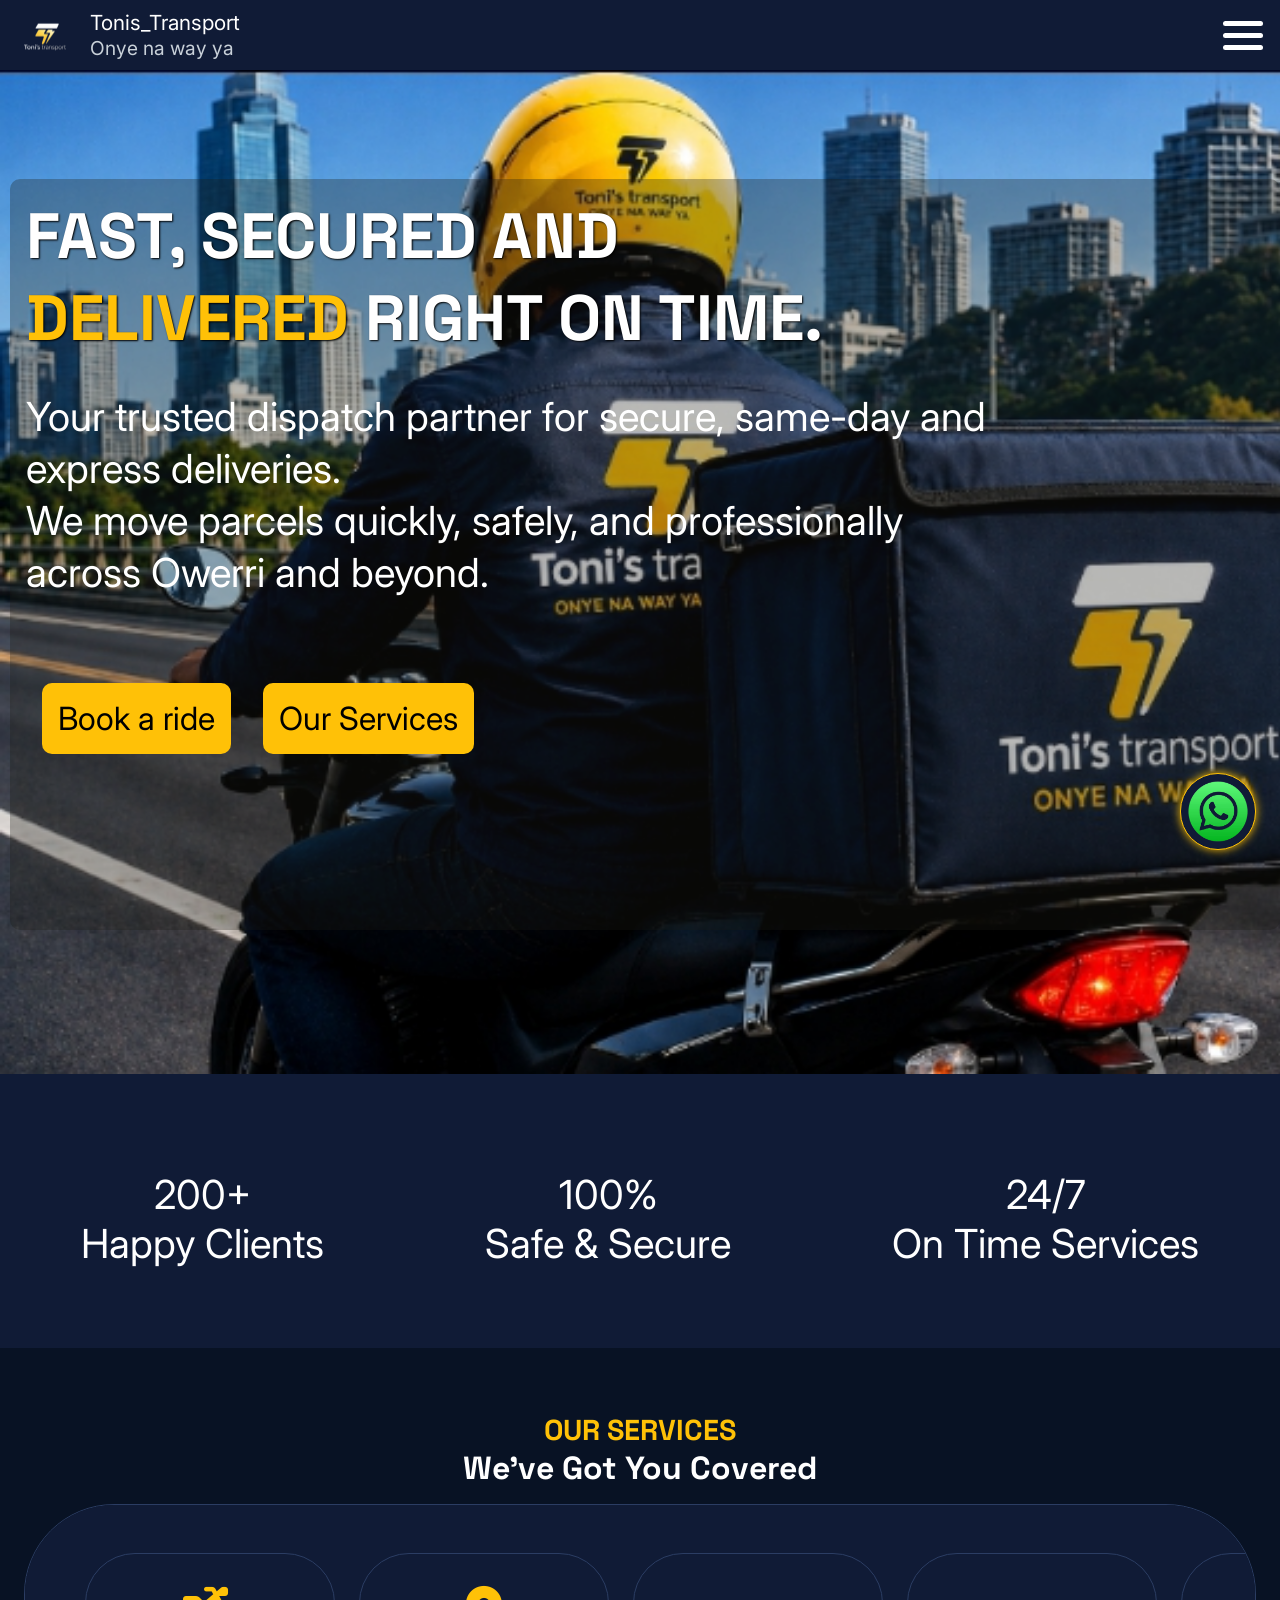
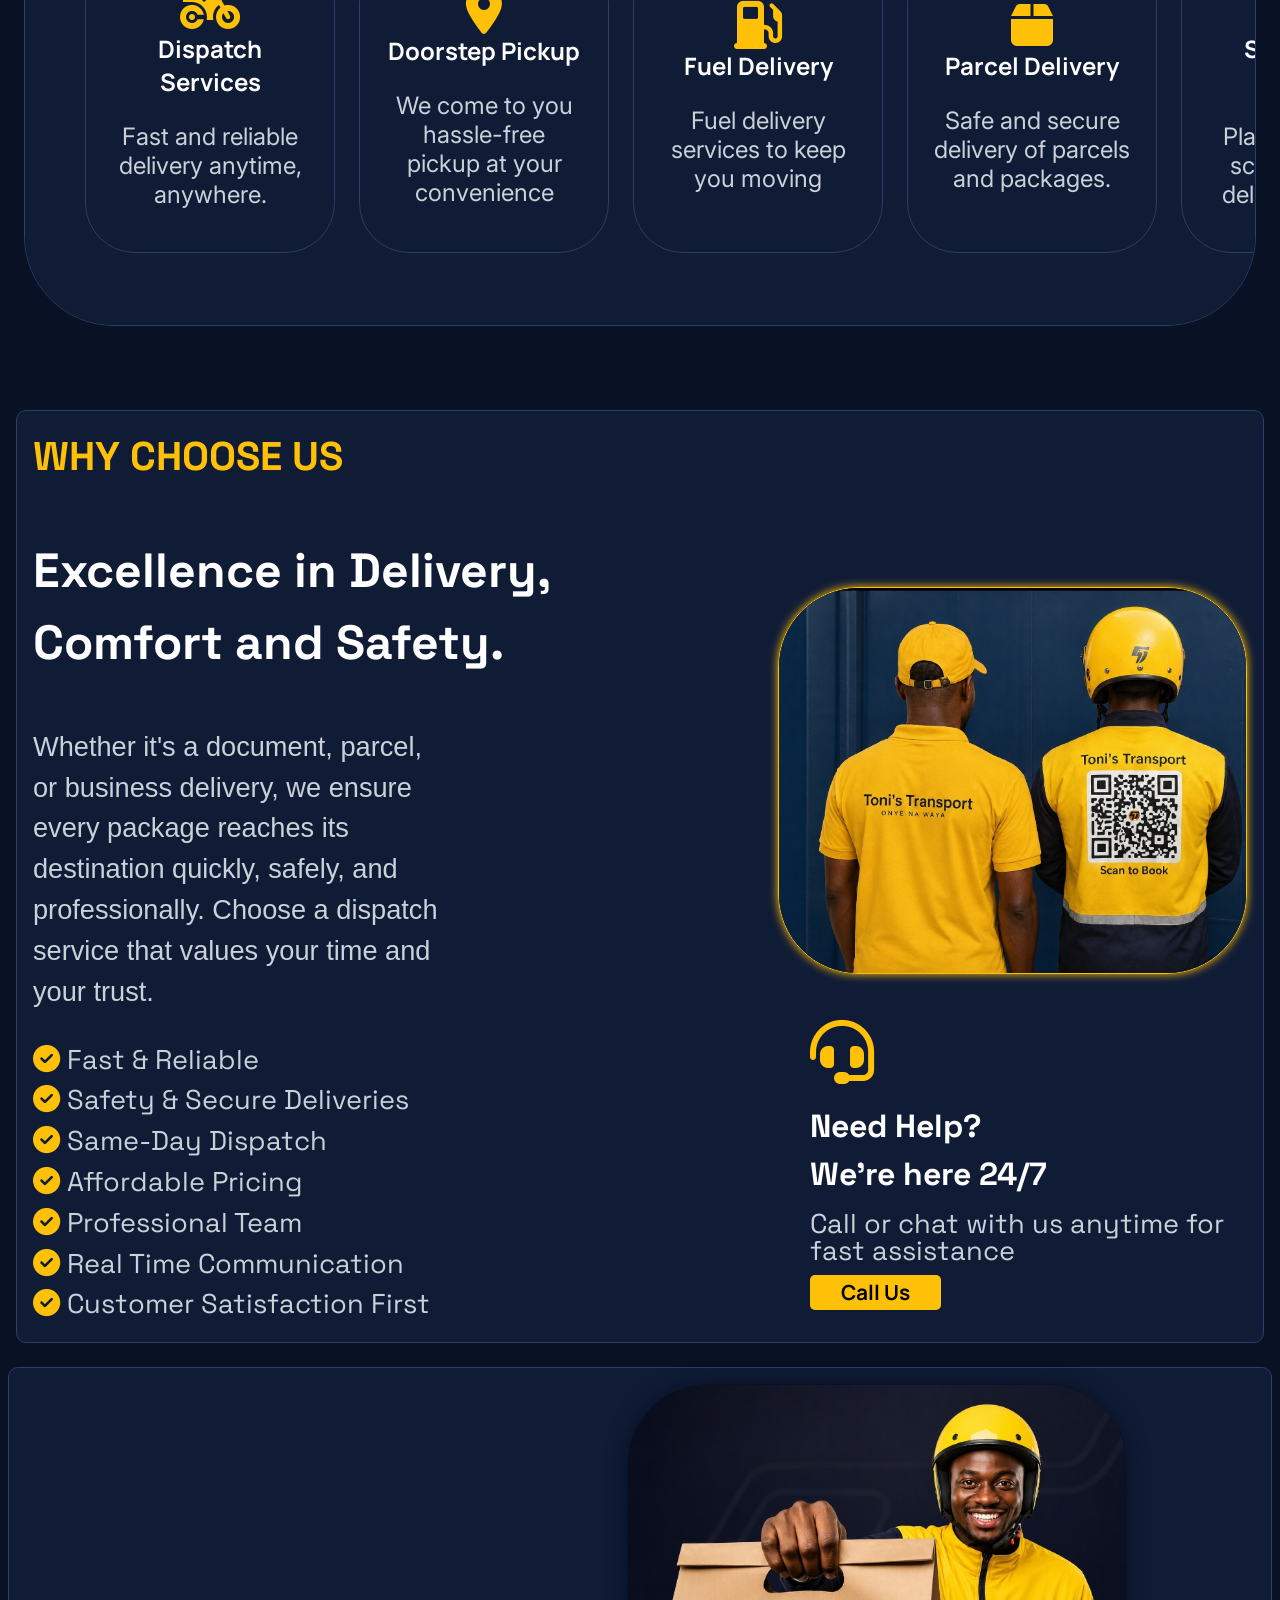
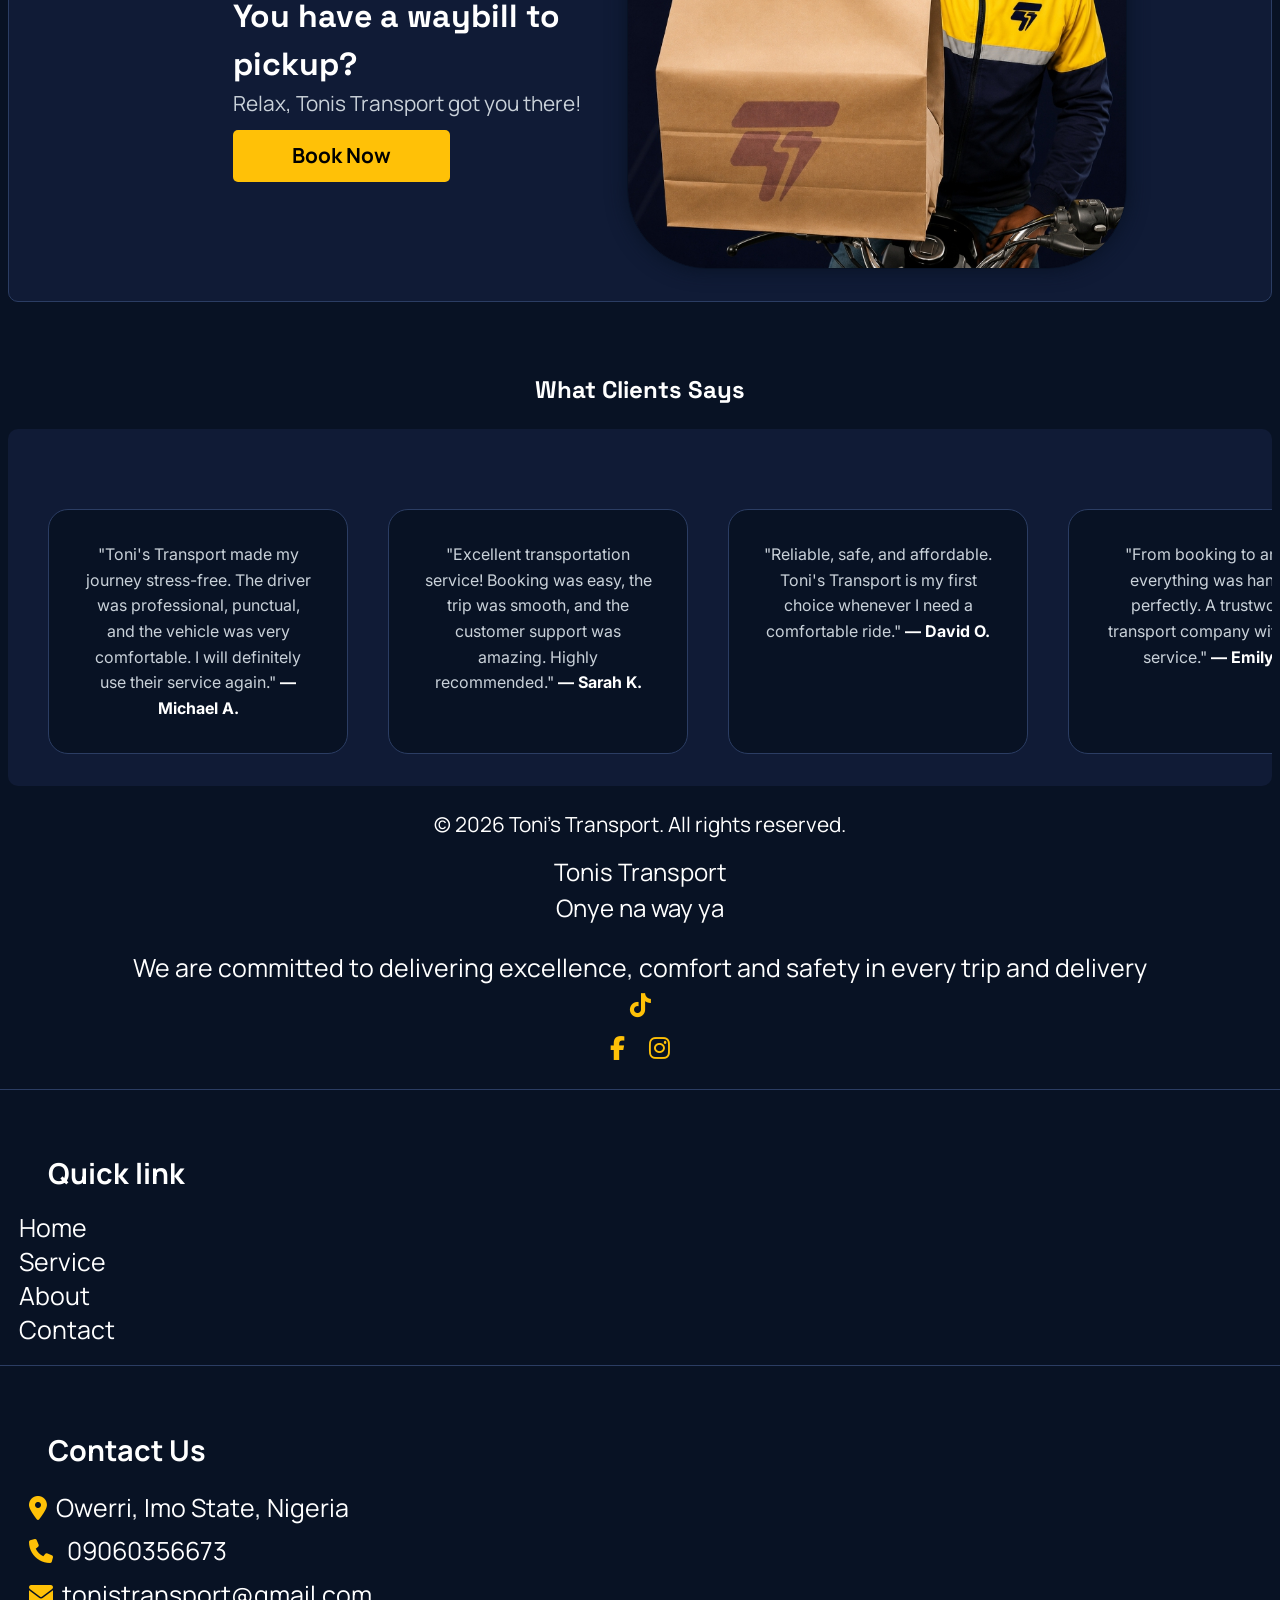
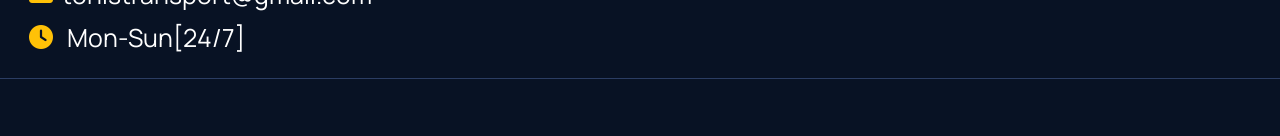
==== index.html @ 033ab815 "enhanced screen layout" ====
<!DOCTYPE html>
<html lang="en">
<head>
  <meta charset="UTF-8">
  <meta name="viewport" content="width=device-width, initial-scale=1.0">
  <meta name="Author" content="Dominic">
  <meta name="description" content="Tonis Transport Website">
  <link rel="stylesheet" href="https://cdnjs.cloudflare.com/ajax/libs/font-awesome/6.5.2/css/all.min.css">
<link rel="stylesheet" href="https://fonts.googleapis.com/css2?family=Inter:wght@400;500;600&family=Manrope:wght@400;500;600;700&family=Space+Grotesk:wght@400;500;600;700&display=swap">
  <link rel="stylesheet" href="css/style.css">
  <title>Toni's Transport.ng</title>
</head>
<body>
      <header>
        <section class="section">
          <div class="section-left">
          <figure>
            <img src="img/Logo.jpg" alt="tonis logo" width="90" height="90" loading="lazy">
          </figure>

          <p class="h1">Tonis_Transport<br><span class="small-hd"> Onye na way ya</span>
          </p>
           </div>
        <button class="main-button" aria-label="open navigation menu">
      <div class="button-icon"></div>
          </button>
        </section>
      <nav>
  <ul>
  <li><a href="#home">Home</a></li>
  <li><a href="#service">Our Services</a></li>
  <li><a href="about.html">About Us</a></li>
  <li><a href="#Contact">Contact</a></li>
  </ul>
      </nav>
    </header>
  <main id="home">
    <section class="hero">
<div class="herocontent">
<h1>
  FAST, SECURED AND <span class="primary">DELIVERED</span> RIGHT ON TIME.
</h1>
<p>
  Your trusted dispatch partner for secure, same-day and express deliveries. <br>We move parcels quickly, safely, and professionally across Owerri and beyond.
</p>

<div class="cta">
    <p>
    <a href="#book">Book a ride</a>
    </p>
    
     <p>
    <a href="#service">Our Services</a>
    </p>
</div>
</div>
</section>

<section class="detail">
<div class="div">
  <p>200+<br>Happy Clients</p>
  <p>100%<br>Safe & Secure</p>
  <p>24/7<br>On Time Services</p>
</div>
</section>

<article id="service">
      <span class="maincover">
  <p>OUR SERVICES</p>
  <h2>We've Got You Covered</h2>
  </span>
<section class="service">
  <a href="#book">
  <div>
    <i class="fa-solid fa-motorcycle"  aria-hidden="true"></i>
    <p>Dispatch Services</p>
    <p class="p">Fast and reliable delivery anytime, anywhere.</p>
  </div>
  </a>
  
      <a href="#book">
  <div>
    <i class="fa-solid fa-location-dot" aria-hidden="true"></i>
    <p>Doorstep Pickup</p>
    <p class="p">We come to you hassle-free pickup at your convenience</p>
  </div>
  </a>
  
    <a href="#book">
  <div>
     <i class="fa-solid fa-gas-pump"  aria-hidden="true"></i>
    <p>Fuel Delivery</p>
    <p class="p">Fuel delivery services to keep you moving</p>
  </div>
  </a>
  
    <a href="#book">
  <div>
    <i class="fa-solid fa-box"  aria-hidden="true"></i>
    <p>Parcel Delivery</p>
    <p class="p">Safe and secure delivery of parcels and packages.</p>
  </div>
  </a>
  
    <a href="#book">
  <div>
  <i class="fa-solid fa-calendar-check" aria-hidden="true"></i>
    <p>Scheduled Delivery</p>
    <p class="p">Plan ahead and schedule your deliveries easily</p>
  </div>
  </a>
  
    <a href="#book">
  <div>
        <i class="fa-solid fa-warehouse"  aria-hidden="true"></i>
    <p>Items Storage & Delivery</p>
    <p class="p">We help you store, manage, and deliver your items efficiently.</p>
  </div>
  </a>
  
    <a href="#book">
  <div>
        <i class="fa-solid fa-car"  aria-hidden="true"></i>
    <p>Pickups & Dropoffs</p>
    <p class="p">Easy Pickup and Dropoff services around the town and beyond.</p>
  </div>
  </a>
  
    <a href="#book">
  <div>
     <i class="fa-solid fa-cart-shopping"  aria-hidden="true"></i>
    <p>
      Groceries Delivery
    </p>
    <p class="p">Fresh groceries delivered to your doorstep.</p>
  </div>
  </a>
  
    <a href="#book">
  <div>
   <i class="fa-solid fa-prescription-bottle-medical"  aria-hidden="true"></i>
    <p>Pharmacy Delivery</p>
    <p class="p">Safe and timely delivery of medicines.</p>
  </div>
  </a>
  
    <a href="#book">
  <div>
    <i class="fa-solid fa-burger"  aria-hidden="true"></i>
    <p>Food Delivery</p>
    <p class="p">Fast delivery for meals and groceries from your favorite spots.</p>
  </div>
  </a>

  <a href="#book">
  <div>
        <i class="fa-solid fa-clock"  aria-hidden="true"></i>
    <p>Same Day Delivery</p>
    <p class="p">Get your items delivered the same day.</p>
</div>
</a>

  <a href="#book">
  <div>
    <i class="fa-solid fa-truck-fast"  aria-hidden="true"></i>
    <p>Urgent Delivery</p>
    <p class="p">Priority delivery of time sensitive items.</p>
    </div>
    </a>
    
     <a href="#call">
    <div class="last-child">
       <p>Need another service?<br>
Contact us today</p><i class="fa-solid fa-circle-arrow-right"  aria-hidden="true"></i>
</div>
</a>
</section>
</article>

<article id="why">
<section class="whyus">
  <div>
    <h3>WHY CHOOSE US</h3>
    <P class="whyush2">
      Excellence in Delivery, Comfort and Safety.
    </P>
    
    <p class="whyus-details">
      Whether it's a document, parcel, or business delivery, we ensure every package reaches its destination quickly, safely, and professionally. Choose a dispatch service that values your time and your trust.
    </p>
    
    <span class="span">
    <p><i class="fa-solid fa-circle-check"  aria-hidden="true"></i>
    Fast & Reliable</p>
    
    <p><i class="fa-solid fa-circle-check"  aria-hidden="true"></i>
      Safety & Secure Deliveries</p>
       <p><i class="fa-solid fa-circle-check"  aria-hidden="true"></i>
    Same-Day Dispatch</p>
    
    <p><i class="fa-solid fa-circle-check"  aria-hidden="true"></i>
     Affordable Pricing</p>
    <p><i class="fa-solid fa-circle-check"  aria-hidden="true"></i>
  Professional Team</p>
    <p><i class="fa-solid fa-circle-check"  aria-hidden="true"></i>
    Real Time Communication</p>
    <p><i class="fa-solid fa-circle-check"  aria-hidden="true"></i>
    Customer Satisfaction First</p>
  </div>
  
  <div class="grid">
  <div class="img">
    <figure class="container">
      <img src="img/Workers.jpg" alt="workers" width="500" height="500" loading="lazy">
    </figure>
  </div>
  
  <div class="help" id="call">
    <span class="headset">
    <i class="fa-solid fa-headset"></i>
    </span>
    <p class="bold">Need Help?<br>We're here 24/7</p>
    <p class="call">Call or chat with us anytime for fast assistance</p>
    <p class="book">
      <a href="tel:+2349060356673">Call Us</a>
    </p>
    
        <p class="logo">
  <a href="https://wa.me/2349129868242?text=Hello%2C%20I%20want%20to%20make%20inquiries%20about%20your%20services." target="_blank">
  <img alt="WhatsApp logo" src="img/WhatsApp logo.jpg" width="45" height="15">
  </a>
    </p>
    </div>
  </div>
</section>
</article>

<article id="book">
<section class="card">
  <div class="order">
    <figure>
  <img src="img/Packguy.jpg" alt="Dispatch rider carrying a package" width="500" height="500"  loading="lazy">
    </figure>
    
    <div class="flex">
    <p class="cardhd">You have a waybill to pickup?</p>
    <p>Relax, Tonis Transport got you there!</p>
    <p class="book">
<a href="https://wa.me/2349129868242?text=Hello%2C%20I%20would%20like%20to%20book%20one%20of%20your%20services." target="_blank">
  Book Now
</a>
    </p>
  </div>
  </div>
</section>
</article>

<article>
  <h4>What Clients Says</h4>
  <section class="client">
    <div class="div">
      <p>
"Toni's Transport made my journey stress-free. The driver was professional, punctual, and the vehicle was very comfortable. I will definitely use their service again."<span class="Cl"> — Michael A.</span>
</p>
</div>

<div class="div">
    <p>
"Excellent transportation service! Booking was easy, the trip was smooth, and the customer support was amazing. Highly recommended."<span class="Cl"> — Sarah K.</span>
</p>
</div>

<div class="div">
  <p>
"Reliable, safe, and affordable. Toni's Transport is my first choice whenever I need a comfortable ride."<span class="Cl"> — David O.</span>
</p>
</div>

<div class="div">
   <p>
"From booking to arrival, everything was handled perfectly. A trustworthy transport company with great service." <span class="Cl"> — Emily R.</span>
</p>
</div>
</section>
</article>

  </main>
  <footer class="footer">
    <div>
      <p class="toni">Tonis Transport<br>Onye na way ya</p>
      <p>We are committed to delivering excellence, comfort and safety in every trip and delivery </p>
      
          <span class="icons">
 <a href="https://vm.tiktok.com/ZS9MwNEunoM95-ljwgj/@tonis_transport"  target="_blank">
   <i class="fa-brands fa-tiktok"  aria-hidden="true"></i>
</a>

<i class="fa-brands fa-facebook-f"  aria-hidden="true"></i>
<i class="fa-brands fa-instagram"  aria-hidden="true"></i>
    </span>
    </div>
    
    <div class="footer-link">
      <h5 class="quick">Quick link</h5>
          <p>
            <a href="#home">Home</a></p>
          <p>
          <a href="#service">Service</a>
          </p>
          <p>About</p>
          <p>
           <a href="#Contact">Contact</a>
            </p>
    </div>

    <div class="u" id="Contact">
      <h5>Contact Us</h5>
      
    <p><i class="fa-solid fa-location-dot"  aria-hidden="true"></i>Owerri, Imo State, Nigeria</p>
    
      <p><i class="fa-solid fa-phone"  aria-hidden="true"></i>
      09060356673</p>
      <p>
    <a href="mailto:tonistransport@gmail.com">
  <i class="fa-solid fa-envelope" ></i>tonistransport@gmail.com
  </a></p>
    
      <p> <i class="fa-solid fa-clock" aria-hidden="true"></i> Mon-Sun[24/7]</p>
    </div>
    
      <div class="Right">
     <p> © 2026 Toni's Transport. All rights reserved.</p>  
      </div>
  </footer>
</body>
</html>
---- css/style.css ----
*{  
  padding: 0;  
  margin: 0;  
  box-sizing: border-box;  
} 

html{
scroll-behavior: smooth;
}

:root{
--background: #081224;    
--card-bg: #101B36;       
--card-hover: #162547;
--primary: #FFC107;   
--primary-hover: #FFD54F;  
--white: #FFFFFF;         
--text-gray: #C9D1D9;   
--border: #2B3D63;  
--black:hsl(60.3,0%,0%);
}

body{
font-family: "Inter", sans-serif;
background: var(--background);
font-size: 1em;
color: var(--white);
}

header,nav,main,footer{
display: grid;
grid-template-columns: 100%;
}

:is(header:hover,header:focus-within) .button-icon{
background: transparent;
transform: rotate(720deg);
}

:is(header:hover,header:focus-within) .button-icon::before{
transform: translateX(-20px) rotate(45deg);
}

:is(header:hover,header:focus-within) .button-icon::after{
transform: translateX(-20px) rotate(-45deg);
}

:is(header:hover,header:focus-within) nav{
display: block;
}

header{
background: var(--card-bg);
}

.section{
display: flex;
flex-flow: row no wrap;
justify-content: space-between;
align-items: center;
height: 70px;
}

.section-left{
  display: flex;
  justify-content: flex-start;
  flex-direction: row;
}

.section img{
    display: block;
  max-width: 100%;
  height: auto;
}

.section .h1{
font-size: 1rem;
color: var(--white);
margin: auto;
}

.section .small-hd{
color: var(--text-gray);
font-size: 0.8rem;
}

.main-button{
display: flex;
justify-content: center;
align-items: center;
border: none;
background: transparent;
margin-right: 1em;
width: 48px;
height: 48px;
position: relative;
}

.button-icon,
.button-icon::before,
.button-icon::after{
position: absolute;
width: 40px;
height: 5px;
background: var(--white);
border-radius: 5px ;
transition: all 0.5s;
}

.button-icon::before,
.button-icon::after{
content: "";
}

.button-icon::before{
transform: translate(-20px,-12px);
}

.button-icon::after{
transform: translate(-20px ,12px);
}

nav{
display: none;
background: var(--card-bg);
transform-origin: top center;
animation: show-menu ease-in-out forwards;
}

@keyframes show-menu{
0%{
transform: scaleY(0);
}

88%{
transform: scaleY(1.2);
}

100%{
transform: scaleY(1);
}
}

nav a{
display: block;
text-decoration: none;
color: var(--white);
-webkit-tap-highlight-color:transparent;
}

nav ul{
list-style: none;
text-align: center;
}

nav li{
padding: 1em;
list-style: none;
text-decoration: none;
border-top: 1px solid var(--background);
}

nav a:any-link{
color: var(--white);
}

nav li:hover,
nav li:focus{
transform: scale(0.9);
}

.hero{
display: flex;
flex-direction: column;
place-content: center;
min-height: 100vh;
padding-left: 0.6em;
background-image: url('../img/home.jpg');
background-repeat: no-repeat;
background-size: cover;
text-shadow: 1px 1px 2px var(--black);
background-color: var(--background);
}

h1{
font-family:"Space Grotesk", sans-serif;
font-weight: 700;
}

.hero p{
font-family: "inter",sans-serif;
font-weight: 400;
}

.primary{
  color: var(--primary);
}

h1,
.hero p{
margin-bottom: 0.5em;
}

.herocontent p:not(.cta p){
  font-size: 1rem;
  line-height: 1.3;
}

.herocontent p{
flex-wrap: no-wrap;
}

.cta a{
display: block;
text-decoration: none;
color: black;
-webkit-tap-highlight-color:transparent;
}

.cta{
font-family:"Manrope" ;
font-weight: 700;
display: flex;
}

.cta p{
border: 1px;
border-radius: 5px;
background: var(--primary);
text-shadow: none;
padding: 0.5em;
margin: 2em 0.5em 0em 0.5em;
}

.cta p:hover{
transform: scale(0.9);
background: var(--primary-hover);
transition-duration: 0.3s;
}

.detail{
font-family: "Inter","Space Grotesk";
padding-bottom: 2.5em;
background: var(--card-bg);
margin-bottom: 2em;
}

.div{
display: flex;
justify-content: space-evenly;
gap: 3em;
margin: 3em 0.5em 0em 0.5em;
}

.div p{
text-align: center;
}

.service a{
-webkit-tap-highlight-color: transparent;
text-decoration: none;
color: var(--text-gray);
}

.service{
display: flex;
background: var(--card-bg);
border-radius: 5px;
border: 0.5px solid var(--border);
padding: 2em;
margin: 0em 0.5em 1.5em 0.5em;
overflow-x: auto;
scroll-behavior: smooth;
}

.service div .last-child{
  display: flex;
  flex-direction: row;
  align-items: center;
  padding: 10em;
}

.service div:hover{
border: 1px solid var(--primary);
box-shadow: 0px 0px 4px var(--primary);
transform: rotateX(360deg);
transition-duration: 1s;
}

.service::-webkit-scrollbar{
display: none;
}

.service div{
place-content:center;
border: 0.5px solid var(--border);
border-radius: 20px;
gap: 5em;
padding: 1em;
margin: 0em 0.5em 1em 0.5em;
width: 250px;
height: 250px;
animation: rotate 3s linear 3;
}

@keyframes rotate{
  0%{
    transform: translateX(0);
  }
  
  50%{
    transform: translateX(-50%);
  }
  
  100%{
    transform: translateX(0);
  }
}

.service div p{
text-align: center;
}

.service div p:not(.p){
font-family: "Manrope",sans-serif;
color: var(--white);
font-weight: 700;
}

.service .p {
font-weight: "Inter",sans-serif;
font-weight: 400;
padding-top: 1em;
}

.service i{
display: flex;
justify-content: center;
font-size: 2em;
color: var(--primary);
}

.maincover{
font-family: "Space Grotesk",sans-serif;
font-weight: 700;
display: flex;
align-items: center;
flex-direction: column;
margin-bottom: 0.5em;
}

.maincover p:not(h2){
font-size: 0.7rem;
color: var(--primary);
}

h2{
font-size: 1.5rem;
font-weight: bold;
}

h3,
.whyush2,
.bold{
font-family:"Space Grotesk", sans-serif;
font-weight:700;
}

.whyus img{
display: block;
max-width: 100%;
height: auto;
border-radius: 40px;
}

.whyus{
background: var(--card-bg);
border-radius: 10px;
margin: 3em 0.5em 1.5em 0.5em;
border: 0.5px solid var(--border);
}

.whyus .headset{
font-size: 3rem;
color: var(--primary);
}

.whyus div i:first-child{
color: var(--primary);
}

.whyush2{
font-size: 1.2em;
font-weight: 700;
margin: 1em 0em 1em 0em;
}

.whyus div:not(.img,.help){
padding: 1em;
}

.whyus div{
line-height: 1.5;
}

.whyus .help{
padding-top: 2em;
}

.whyus-details{
  font-family:sans-serif;
  font-size: 1rem;
  color: var(--text-gray);
  margin-bottom: 1em;
}

h3{
font-size: 1.2em;
color: var(--primary);
}

.span{
color: var(--text-gray);
}

.call{
font-size: 1em;
color: var(--text-gray);
}

.card{
background: var(--card-bg);
border-radius: 10px;
margin: 0em 0.5em 1.5em 0.5em;
padding: 1em;
border: 0.5px solid var(--border);
line-height: 1.5;
}

.card img {
margin-bottom: 1em;
display: block;
max-width: 100%;
height: auto;
border-radius: 40px;
}

.card .cardhd{
font-family:"Space Grotesk";
font-weight: 700;
color: var(--white);
}

.card div p:not(.cardhd,book){
color: var(--text-gray);
}

.logo img{
  display: block;
  border: 2px solid var(--primary);
  background: var(--card-bg);
  max-width: 100px;
  height: auto;
  margin:0em 0.5em 0em 17em;
}

.book a{
text-decoration: none;
-webkit-tap-highlight-color:transparent;
color: var(--black);
}

.book{
font-family:"Manrope" ;
font-weight: 700;
border: 0.5px;
border-radius: 5px;
background: var(--primary);
padding: 0.5em;
margin-top: 0.5em;
width: 30%;
text-align: center;
}

.book:hover{
background: var(--primary-hover);
transform: scale(0.9);
transition-duration: 0.3s;
}

h4{
 font-family: "Space Grotesk",sans-serif;
font-size: 1.5rem;
font-weight: bold;
display: flex;
align-items: center;
flex-direction: column;
margin-bottom: 0.5em;
margin-top: 2em;
}

.client{
    display: flex;
    gap: 1.5rem;
    overflow-x: auto;
    padding: 2rem;
    margin: 1.5rem 0.5rem;
    background: var(--card-bg);
    border: none;
    border-radius: 10px;
    scroll-behavior: smooth;
}

.client::-webkit-scrollbar{
    display: none;
}

.client .div{
    flex: 0 0 300px;
    border: 1px solid var(--border);
    border-radius: 20px;
    padding: 2rem;
    background: var(--background);
    animation: scroll 3s linear infinite;
}

.client .div p{
    color: var(--text-gray);
    line-height: 1.6;
}

.Cl{
    color: var(--white);
    font-weight: bold;
}

@keyframes scroll{
    0%{
        transform: translateX(0);
    }

    50%{
        transform: translateX(-100px);
    }

    100%{
        transform: translateX(0);
    }
}

.footer{
font-family: "Manrope",sans-serif;
font-size: 0.8rem;
gap: 1em;
}

.toni{
padding: 1em;
line-height: 1.5em;
}

.footer i{
color: var(--primary);
font-size: 1rem;
padding: 0.5em;
}

i:hover{
color: var(--primary-hover);
}

h5{
font-size: 0.8rem;
}

.footer div{
border-bottom: 0.5px solid var(--border);
padding: 1em;
}

.footer div:first-child{
text-align: center;
padding: 1em;
}

.footer a:any-link{
  display: block;
  text-decoration: none;
  color: var(--white);
}

.footer a:hover{
  color: var(--primary);
  text-decoration: underline;
}

.footer  a:any-link{
  color: var(--white);
}

.footer div:nth-child(3),
h5{
line-height: 1.5;
}

.footer div:last-child {
  display: flex;
  justify-content: center;
  align-items: center;
  font-size: 0.8rem;
  position: sticky;
  bottom: 0;
  border-bottom: none;
  padding: 1em;
  color: var(--white);
  background: var(--background);
  padding: 0;
}

/* Tablets */
@media (min-width: 768px) {
.section {
 .h1:not(.small-hd){
font-size: 1rem;
color: var(--white);
}

 .small-hd{
font-size: 1rem;
color: var(--text-gray);
}
}

nav li{
font-size: 1.5rem;
}

.hero{
min-height: 1000px;
background-image: url('../img/home.jpg');
background-size: cover;
object-fit: cover;

.herocontent{  
 background: hsla(60.3,14.5%,9.2%,0.305);  
  border-radius: 10px;  
  padding: 1em;  
  margin: 6.8em 0em 0.5em;
}  
  
  h1{  
  font-size: 3rem;  
}  
  
  p:not(.cta p){  
  font-size: 1.3rem;  
  text-shadow: none;  
  color: var(--white);  
  width: 40ch; 
}  
  
 .cta p{  
  font-size: 1.3rem;  
  text-shadow: none;  
}  
   }

.detail{
font-family: "Inter","Space Grotesk";
font-size: 2em;
}

.maincover p:not(h2){
font-size: 1.5rem;
}

h2{
font-size: 2em;
}

.service{
font-size: 1.5em;

  .p{
font-size: 1.2rem;
}

 div{
border-radius: 50px;
height: 300px;
}

  div:hover{
background: none;
border: 1.5px solid var(--primary);
box-shadow: 0px 0px 6px var(--primary);
}

  div:nth-child(6){
padding-bottom: 1.5em;
}

  div:nth-child(7){
padding-bottom: 1.5em;
}

 div:nth-child(10){
padding-bottom: 1.5em;
}

 div:nth-child(11){
padding-bottom: 1.5em;
}

  div:nth-child(12){
padding-bottom: 1.5em;
}

  div:last-child{
padding-bottom: 1.5em;
}
}

.whyus{
font-family: "Space Grotesk",sans-serif;
margin-right: 1em;
margin-left:1em ;

  h3{
font-size: 2.5em;
}

  .whyush2,
.headset{
font-size: 3em;
}

  p{
font-size: 1.5em;
}

  .whyus img{
display: block;
border-radius: 10px;
max-width: 100%;
height: auto;
}

  .whyus-details{
  width: 27ch;
}

  .grid{
display: block;
justify-content: center;
align-items: center;
flex-direction: row;
}

  .help{
padding-left: 2em;
padding-bottom: 1em;
}

 .book{
text-align: center;
font-size: 1.3rem;
max-width: 60%;
}

  .logo img{
   width: 6%;
  position: fixed;
  bottom: 50px;
  right: 10px;
  z-index: 1;
}
}

.card{
.cardhd{
font-family:"Space Grotesk";
font-size: 1.5rem;
font-weight: 700;
}

.order{
  display: flex;
  flex-direction: row;
  flex: 1;
  gap: 2em;
}

.flex{
  margin-top:6.5em;
}

div p:not(.cardhd){
font-family:"Manrope" ;
font-size: 1.3rem;
}

.book{
text-align: center;
font-size: 1.3rem;
width: 60%;
}
}

.footer{
font-family: "Manrope",sans-serif;
font-size: 1.2rem;
gap: 1.5em;

.toni{
padding: 1em;
line-height: 1.5em;
}

.icons a{
-webkit-tap-highlight-color:transparent;
}

i{
color: var(--primary);
font-size: 1.5rem;
padding: 0.4em;
}

i:hover{
color: var(--primary-hover);
}

h5{
padding: 0.5em;
font-size: 1rem;
}

div:not(:last-child){

border-bottom: 0.5px solid var(--border);
padding: 1em;
}

div:first-child{
text-align: center;
padding: 1em;
}

div:nth-child(3){
line-height: 1.5;
padding-bottom: 1em;
}

div:last-child{
  font-size: 1rem;
  color: var(--white);
}

}

}

/* Laptops */
@media (min-width: 1024px) {
body{
font-family: "Inter", sans-serif;
}

:is(header:hover,header:focus-within) .button-icon{

background: transparent;
transform: rotate(720deg);
}

:is(header:hover,header:focus-within) .button-icon::before{
transform: translateX(-20px) rotate(45deg);
}

:is(header:hover,header:focus-within) .button-icon::after{
transform: translateX(-20px) rotate(-45deg);
}

:is(header:hover,header:focus-within) nav{
display: block;
}

header{
background: var(--card-bg);
}

.section{  
  .h1:not(.small-hd){  
    font-size: 1.3rem;  
  }  
    
  .small-hd{  
    font-size: 1.2rem;  
  }  
}  
  
.hero{  
    
 h1{  
    font-size: 4rem;  
    width: 25ch;  
  }  
    
   p:not(.cta p){  
    font-size: 2.5rem;  
  }  
    
   .cta p{  
    font-size: 2rem;  
    border-radius: 10px;  
    margin-bottom: 1em;  
  }  
}  

.detail p{  
  font-size: 2.5rem;  
}

.maincover{
margin-bottom: 1em;

  p:not(h2){
font-size: 1.8rem;
}

  h2{  
font-size: 2rem;  
}

}

  .service{  
  margin-left: 1em;  
  margin-right: 1em;  
  border-radius: 90px;  
    
 div p:not(.p){  
    font-size: 1.5rem;  
  }  
    
  .p{  
    font-size: 1.5rem;  
  }  
}

  .whyus{
  
  p{
font-size: 1.7rem;
}

.grid{
  img{
max-width: 100%;
height: auto;
box-shadow:0px 0px 10px var(--background);
border-radius: 80px;
border: 1px solid var(--background);
}

  .bold{  
   font-size: 2rem;  
 }  
   
 .call{  
   font-size: 1.7rem;  
 }  
   
 .book{  
   padding: 0.1em;  
  max-width: 120px;  
   text-align: center;  
 }

}

 .card{

 .book{
padding: 0.3em;
  max-width: 120px;  
text-align: center;
}

 .order{
display: flex;
flex-direction: row;
align-items: center;
justify-content: center;
margin-left: 1em;
margin-right: 8em;
}

 img{
max-width: 100%;
height: auto;
order: 1;
box-shadow:0px 0px 10px var(--primary);
border-radius: 80px;
border: 1px solid var(--primary);
}

  div{
align-items: center;
order: -1;
flex: 1;
}

.cardhd{
font-size: 2rem;
}

 p:not(.cardhd,.book){  
    font-size: 1.7rem;  
  }  
    
}  
  
.footer{  
font-family: "Manrope",sans-serif;  
  
.toni{  
  font-size: 1.5rem;
 padding: 1em;
 line-height: 1.5em;
}

  p:not(.toni){
font-size: 1.3em;
}

  .icons  a{
-webkit-tap-highlight-color:transparent;
}

i{
color: var(--primary);
font-size: 1.5rem;
padding: 0.4em;
}

 i:hover{
color: var(--primary-hover);
}

 h5{
font-size: 1.5em;
}

  h5{
margin-left: 0.5em;
}

  div:last-child{
  color: var(--white);
  font-size: 1rem;
}
}
}
}

/* Large desktops */
@media (min-width: 1280px) {
body{
font-family: "Inter", sans-serif;
}

.hero{  
    
  h1{  
    font-size: 4rem;  
    width: 20ch;  
  }  
    
  p:not(.cta p){  
    font-size: 2.5rem;  
  }  
    
  .cta p{  
    font-size: 2rem;  
    border-radius: 10px;  
    margin-bottom: 5em;  
  }  
    
 .herocontent{  
    margin-bottom: 9em;  
  }  
    
}  
  
.detail p{  
  font-size: 2.5rem;  
}

.maincover{
margin-bottom: 1em;

  p:not(h2){
font-size: 1.8rem;
}

  h2{  
font-size: 2rem;  
}

}

.service{  
  margin-left: 1em;  
  margin-right: 1em;  
  border-radius: 90px;  
    
  div p:not(.p){  
    font-size: 1.5rem;  
  }  
    
  .p{  
    text-align:center;  
    font-size: 1.5rem;  
  }  
    
}

.whyus{
display: flex;
justify-content: column;

 p{  
   font-size: 1.7rem;  
 }

  .grid{
align-items: center;

  img{  
   display: block;  
      margin-top: 10em;
   margin-bottom: 0em;  
   max-width: 100%;  
   height: auto;  
 box-shadow:0px 0px 10px var(--primary);
 border: 1px solid var(--primary);  
 }  
   
 .help{  
     
   .headset{
     font-size: 4em;  
   }  
    
.bold{  
   text-align: left;  
   margin-bottom: 0.4em;  
   font-size: 2rem;  
 }  
   
  .call{  
   text-align: left;  
   font-size: 1.7rem;  
   line-height: 1em;  
 }  
   
  .book{  
   padding: 0.1em;  
  max-width: 60%;  
   text-align: center;  
 }    
 }  
}
}

.card{

  .order{
display: flex;
flex-direction: row;
align-items: center;
justify-content: center;
margin-left: 13em;
margin-right: 8em;
}

  img{
max-width: 100%;
height: auto;
order: 1;
box-shadow:0px 0px 20px 
var(--background);
border-radius: 80px;
border: 1px solid var(--background);
}

 div{
align-items: center;
order: -1;
flex: 1;
}

 .cardhd{
font-size: 2rem;
}

  p:not(.cardhd,
  .book){  
    font-size: 1.7rem;  
  }  
    
}  
  
.footer{  
font-family: "Manrope",sans-serif;  
  
 .toni{  
  font-size: 1.5rem;

padding: 1em;
line-height: 1.5em;
}

 p:not(.toni){
font-size: 1.3em;
}

 .icons  a{
-webkit-tap-highlight-color:transparent;
}

 i{
color: var(--primary);
font-size: 1.5rem;
padding: 0.4em;
}

  i:hover{
color: var(--primary-hover);
}

 h5{
font-size: 1.5em;
}

  h5{
margin-left: 0.5em;
}

 div:last-child{
  color: var(--white);
  font-size: 1rem;
}
}
}
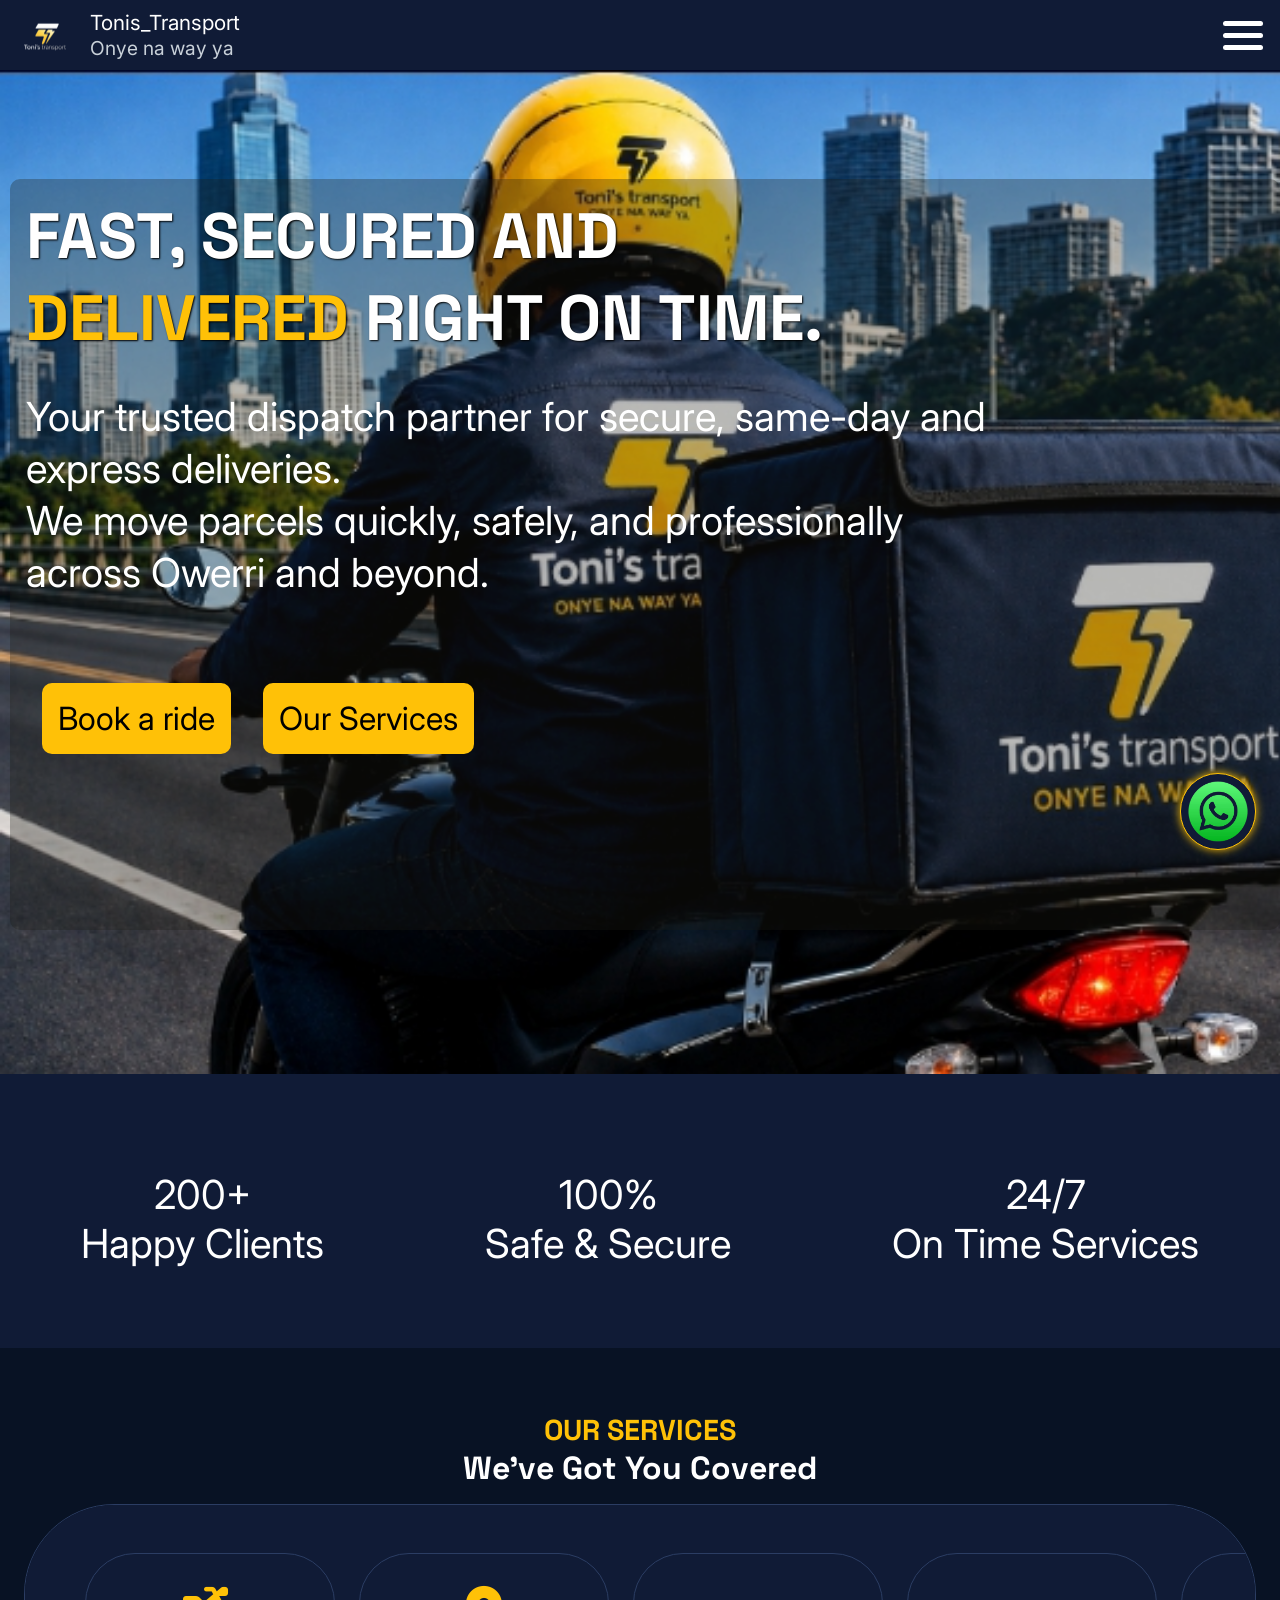
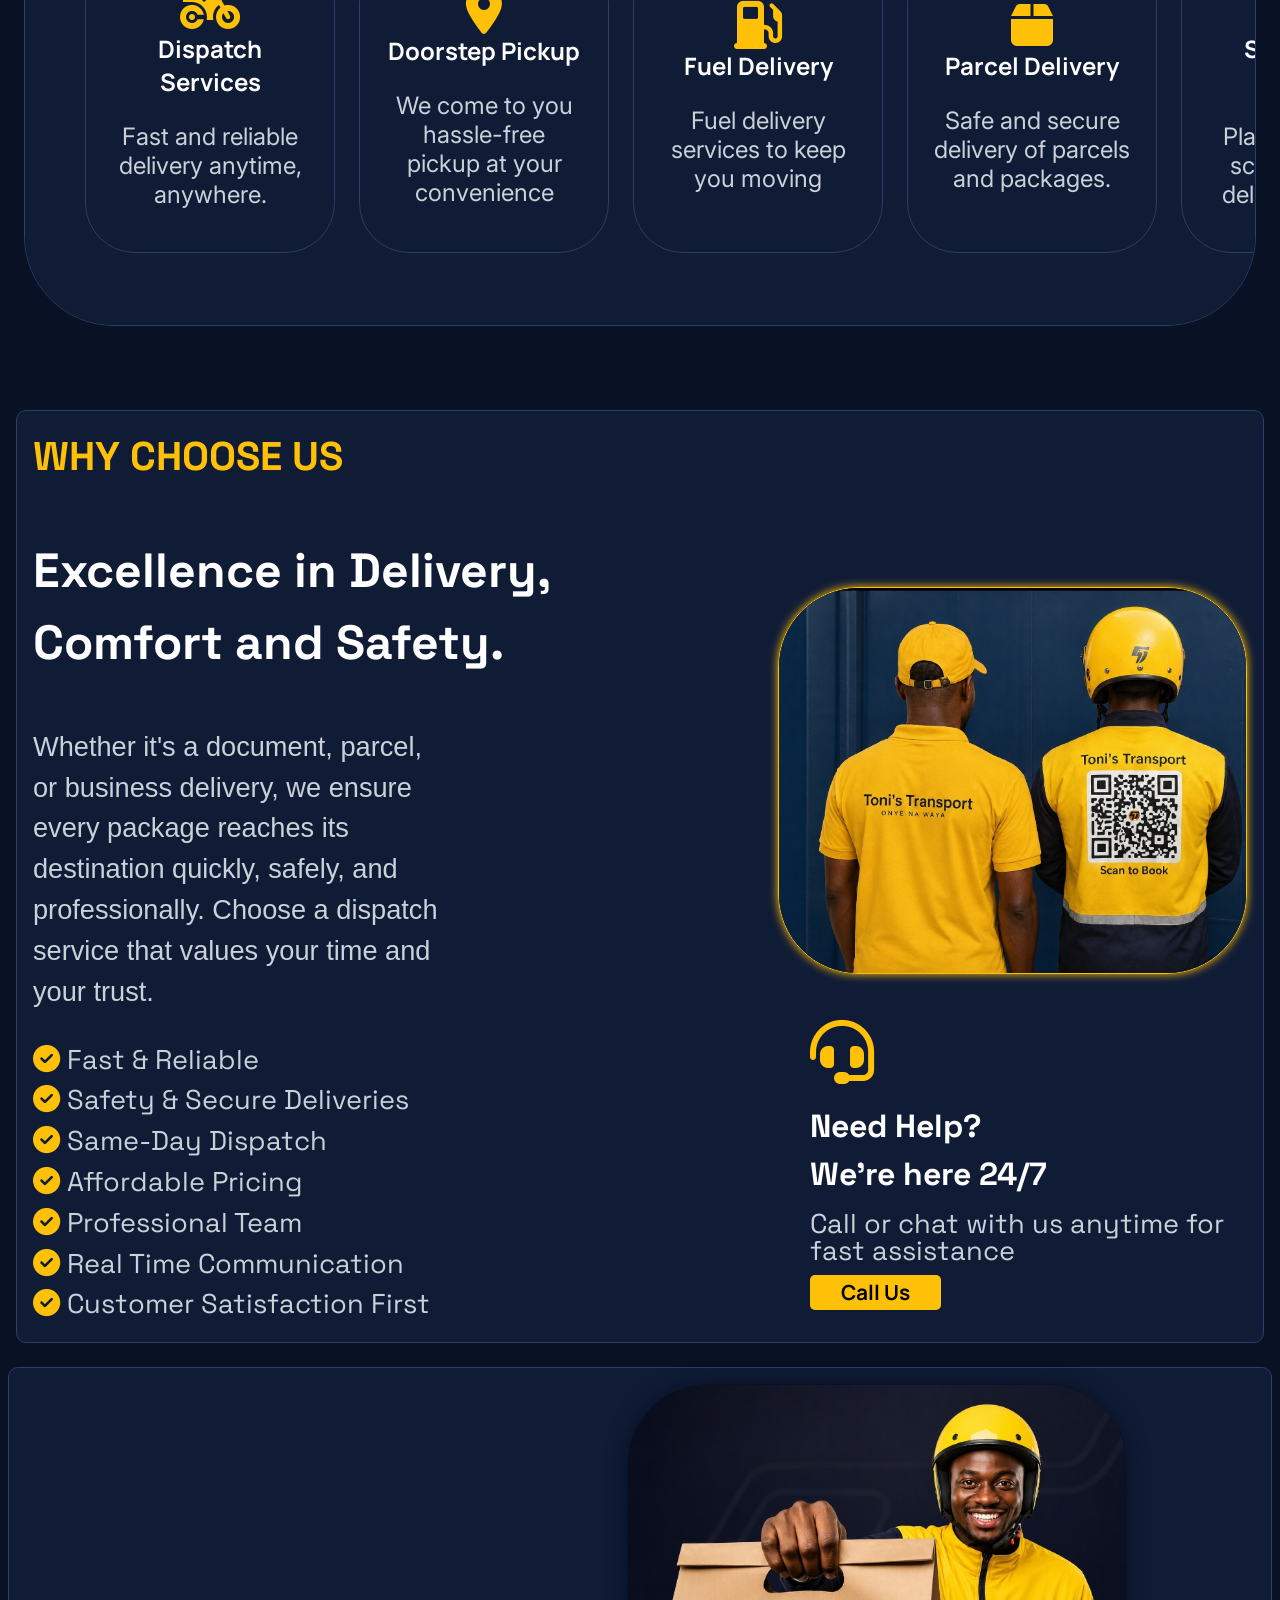
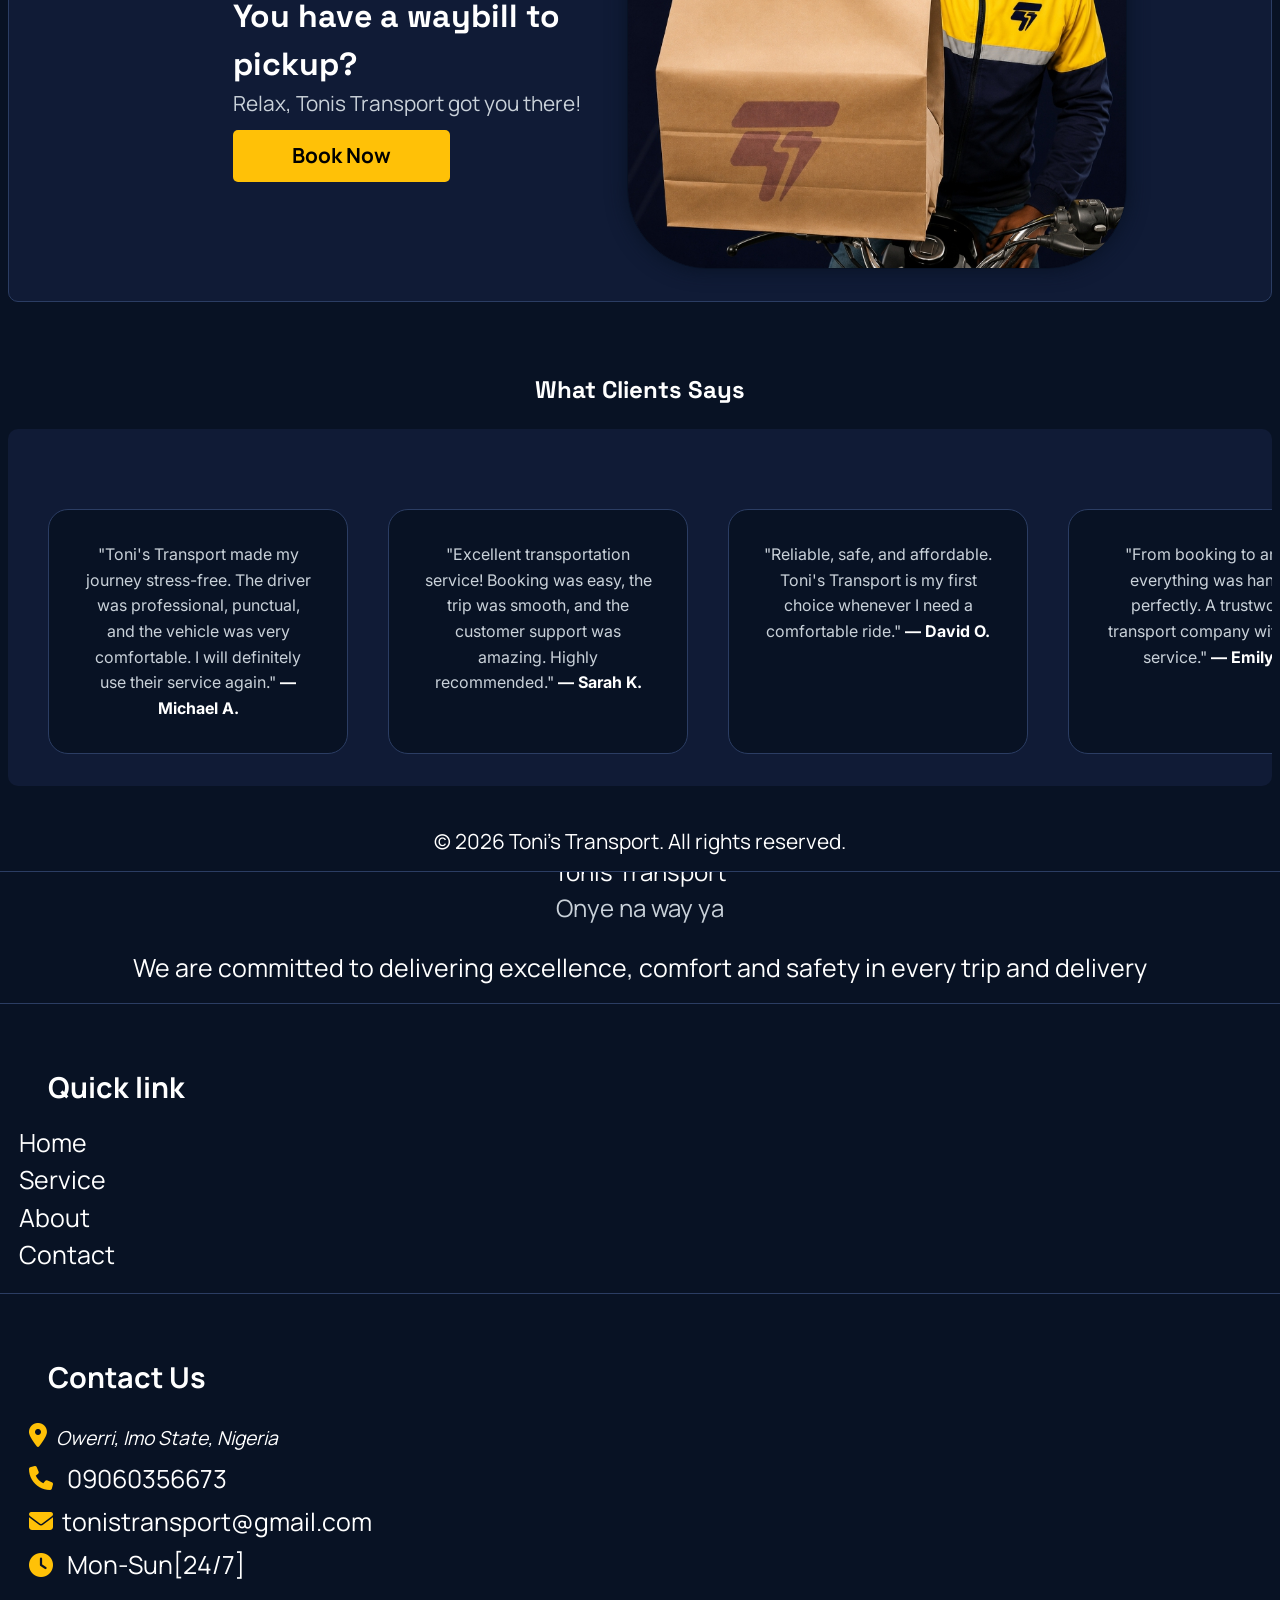
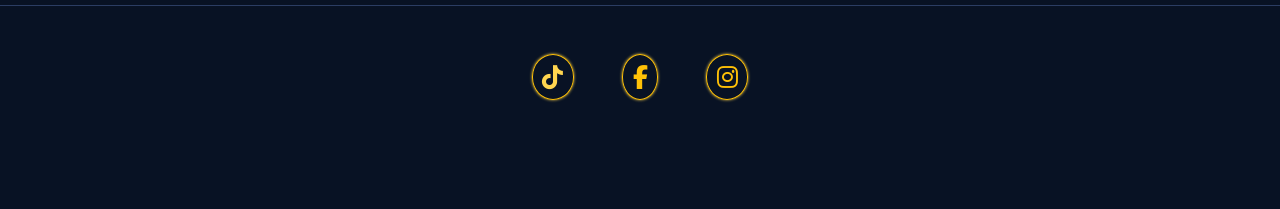
==== commit 22adcf82: "Added animations" ====
--- a/index.html
+++ b/index.html
@@ -46,9 +46,12 @@
 
 <div class="cta">
     <p>
-    <a href="#book">Book a ride</a>
-    </p>
-    
+    <a href="#book">
+      <span class="ride">Book a ride
+    </span>
+    </a>
+    </p>
+
      <p>
     <a href="#service">Our Services</a>
     </p>
@@ -287,18 +290,9 @@
   </main>
   <footer class="footer">
     <div>
-      <p class="toni">Tonis Transport<br>Onye na way ya</p>
+      <p class="toni">Tonis Transport<br><span class="gray">Onye na way ya</span></p>
       <p>We are committed to delivering excellence, comfort and safety in every trip and delivery </p>
-      
-          <span class="icons">
- <a href="https://vm.tiktok.com/ZS9MwNEunoM95-ljwgj/@tonis_transport"  target="_blank">
-   <i class="fa-brands fa-tiktok"  aria-hidden="true"></i>
-</a>
-
-<i class="fa-brands fa-facebook-f"  aria-hidden="true"></i>
-<i class="fa-brands fa-instagram"  aria-hidden="true"></i>
-    </span>
-    </div>
+      </div>
     
     <div class="footer-link">
       <h5 class="quick">Quick link</h5>
@@ -316,7 +310,7 @@
     <div class="u" id="Contact">
       <h5>Contact Us</h5>
       
-    <p><i class="fa-solid fa-location-dot"  aria-hidden="true"></i>Owerri, Imo State, Nigeria</p>
+    <p><address><i class="fa-solid fa-location-dot"  aria-hidden="true"></i>Owerri, Imo State, Nigeria</address></p>
     
       <p><i class="fa-solid fa-phone"  aria-hidden="true"></i>
       09060356673</p>
@@ -327,6 +321,14 @@
     
       <p> <i class="fa-solid fa-clock" aria-hidden="true"></i> Mon-Sun[24/7]</p>
     </div>
+              <span class="icons">
+ <a href="https://vm.tiktok.com/ZS9MwNEunoM95-ljwgj/@tonis_transport"  target="_blank">
+   <i class="fa-brands fa-tiktok"  aria-hidden="true"></i>
+</a>
+
+<i class="fa-brands fa-facebook-f"  aria-hidden="true"></i>
+<i class="fa-brands fa-instagram"  aria-hidden="true"></i>
+    </span>
     
       <div class="Right">
      <p> © 2026 Toni's Transport. All rights reserved.</p>  
--- a/css/style.css
+++ b/css/style.css
@@ -300,10 +300,10 @@
 margin: 0em 0.5em 1em 0.5em;
 width: 250px;
 height: 250px;
-animation: rotate 3s linear 3;
-}
-
-@keyframes rotate{
+animation: linear 3s linear 2;
+}
+
+@keyframes linear{
   0%{
     transform: translateX(0);
   }
@@ -461,7 +461,22 @@
   background: var(--card-bg);
   max-width: 100px;
   height: auto;
-  margin:0em 0.5em 0em 17em;
+  margin:0em 0.5em 1.5em 17em;
+  animation: shake 1s linear infinite;
+}
+
+@keyframes shake{
+  0%{
+    transform: translateY(0%);
+  }
+  
+  60%{
+    transform: translateY(50%);
+  }
+  
+  100%{
+    transform: translateY(0%);
+  }
 }
 
 .book a{
@@ -559,6 +574,10 @@
 line-height: 1.5em;
 }
 
+.footer .gray{
+  color: var(--text-gray);
+}
+
 .footer i{
 color: var(--primary);
 font-size: 1rem;
@@ -573,7 +592,8 @@
 font-size: 0.8rem;
 }
 
-.footer div{
+.footer div:not(.footer div:nth-child(3)
+){
 border-bottom: 0.5px solid var(--border);
 padding: 1em;
 }
@@ -598,9 +618,35 @@
   color: var(--white);
 }
 
-.footer div:nth-child(3),
+.footer div:nth-child(2),
 h5{
 line-height: 1.5;
+}
+
+.footer .icons a{
+  color: var(--primary);
+  -webkit-tap-highlight-color:transparent;
+}
+
+.footer .icons{
+display: flex;
+margin: 1em auto;
+}
+
+.footer .fa-tiktok,
+.fa-instagram,
+.fa-facebook-f{
+  margin: 0em 1em 0em 1em;
+  border: 1px solid var(--primary);
+  box-shadow:0px 0px 3px var(--primary-hover);
+  border-radius: 50%;
+}
+
+.footer .fa-tiktok,
+.fa-instagram,
+.fa-facebook-f a:any-link{
+  border-color: var(--primary);
+  color: var(--primary-hover);
 }
 
 .footer div:last-child {
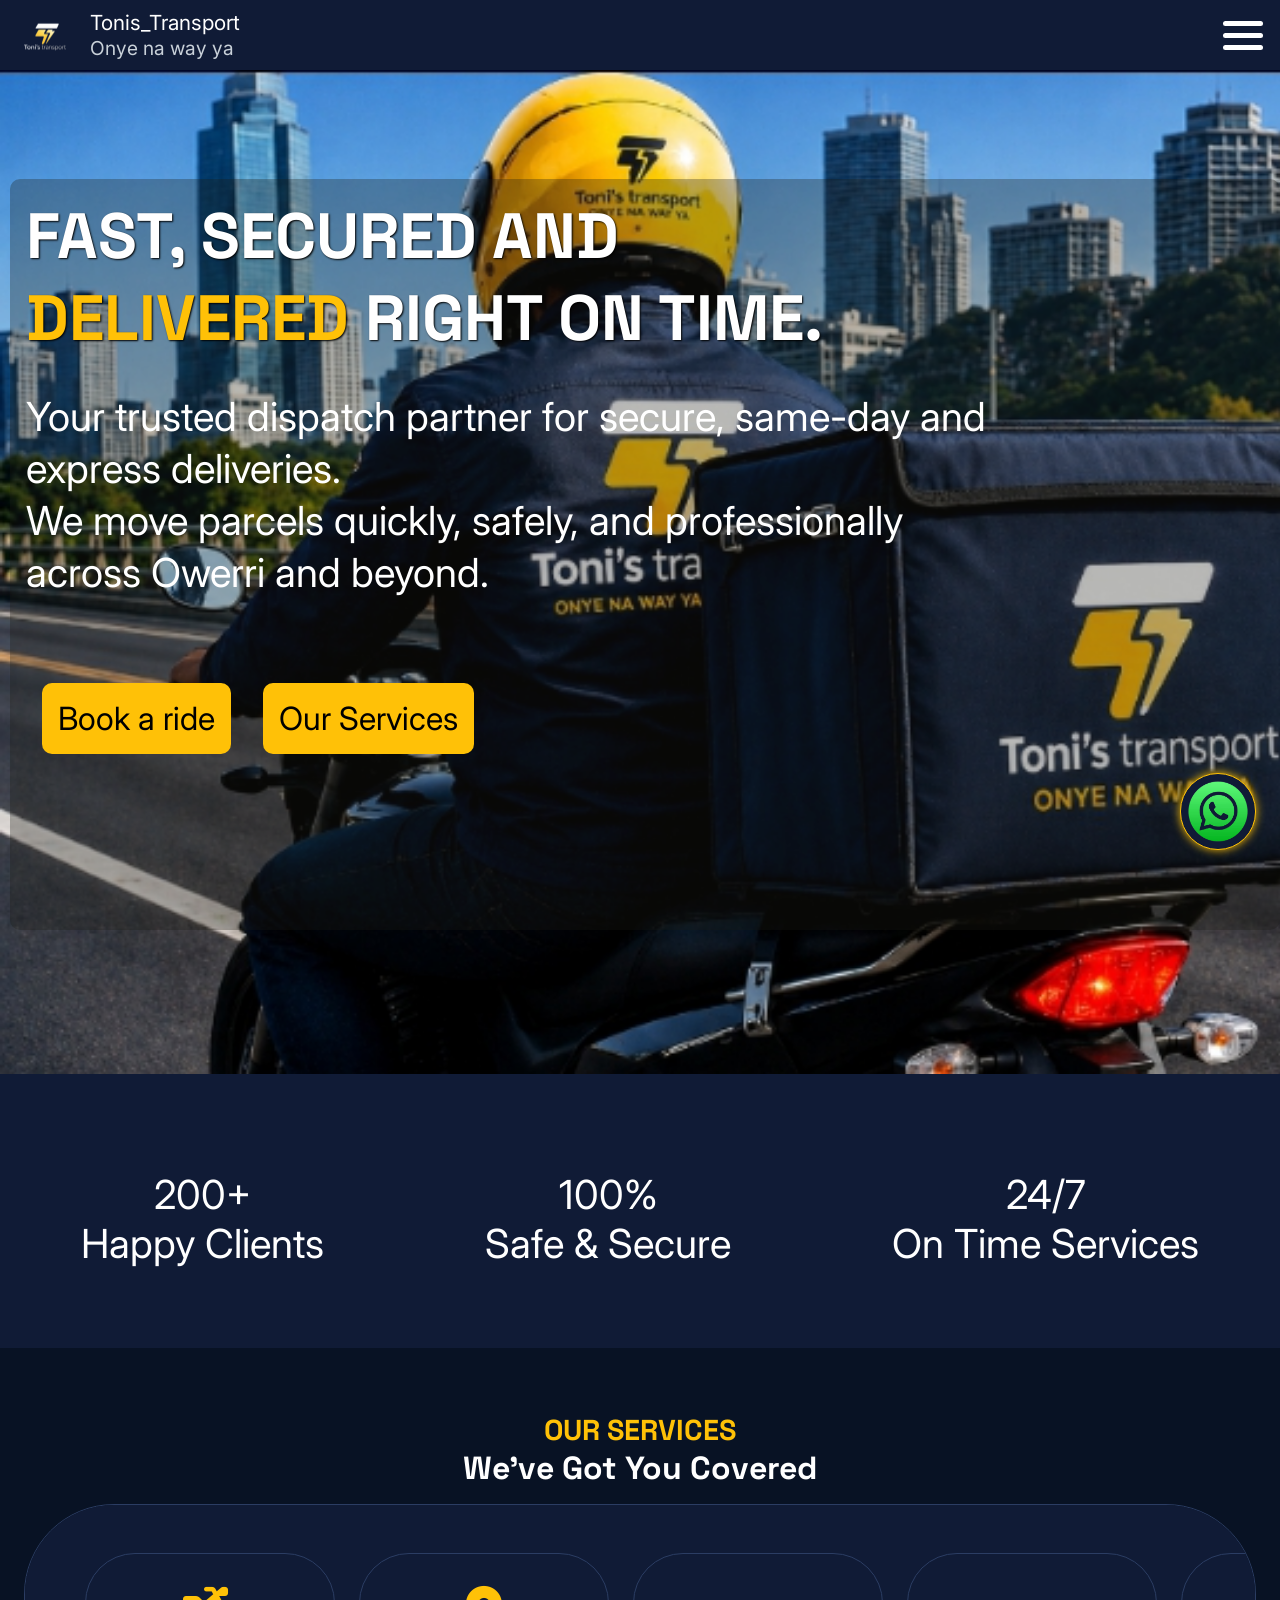
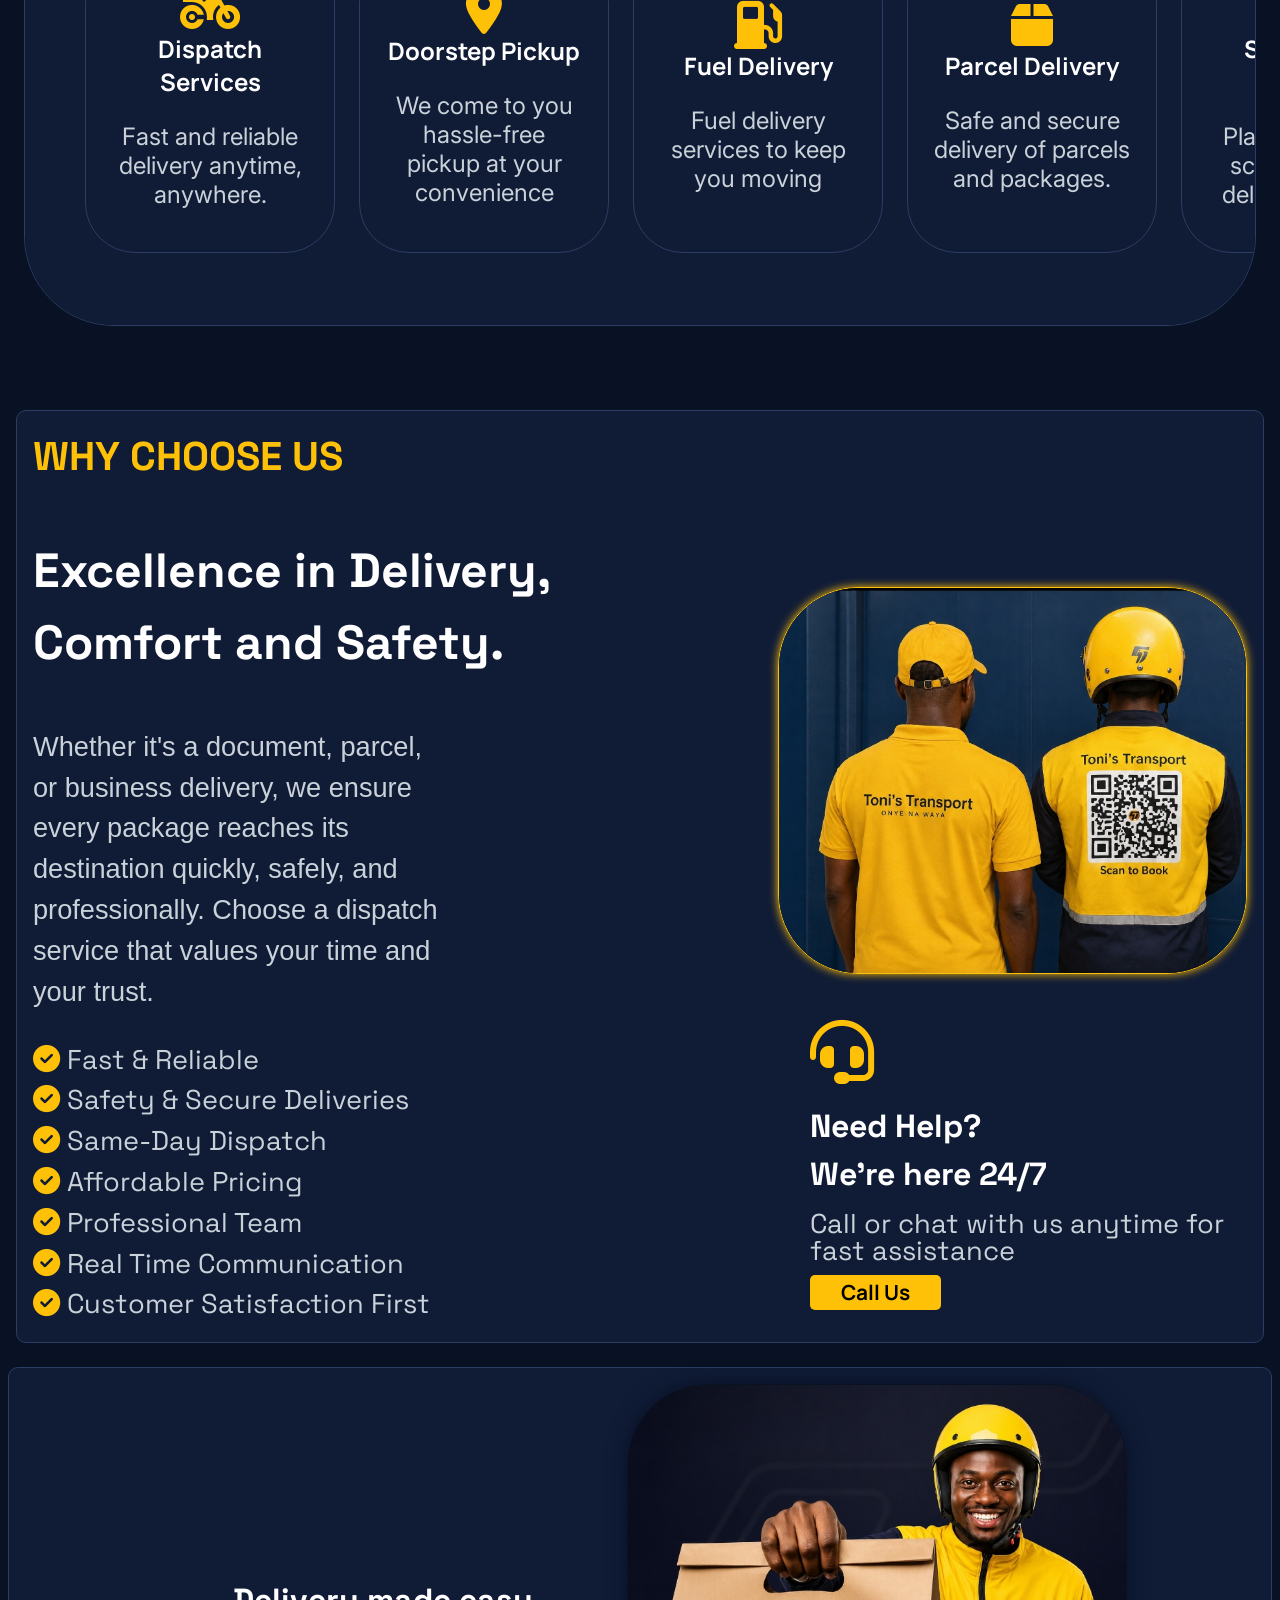
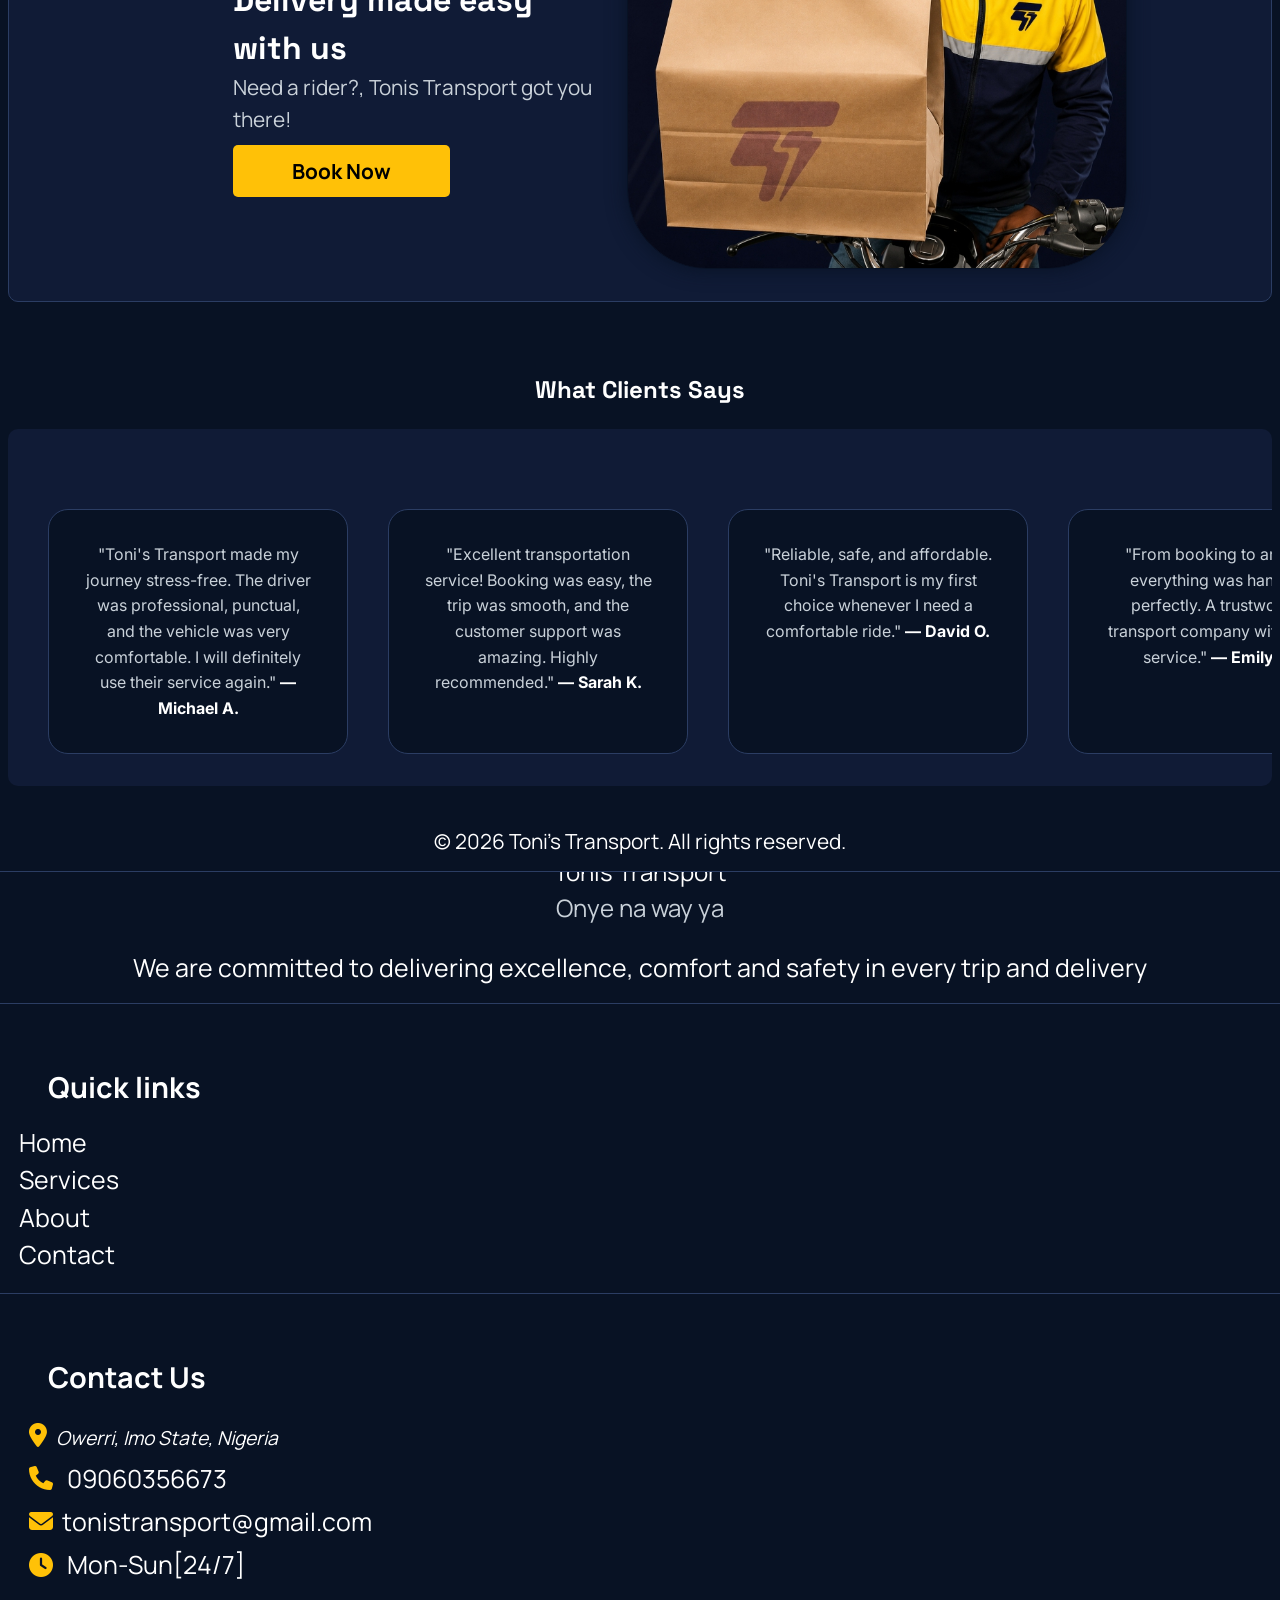
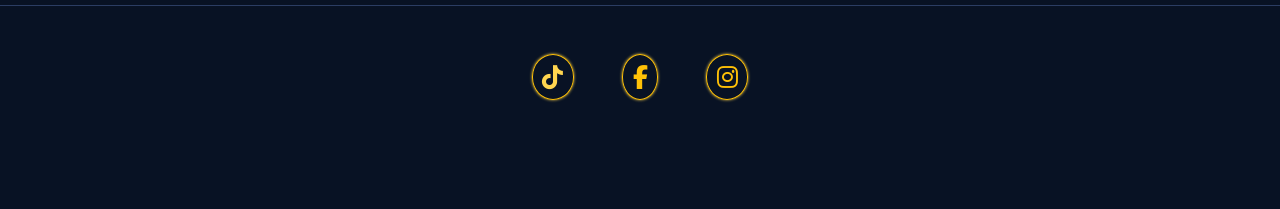
==== commit cbf8922c: "added about page" ====
--- a/index.html
+++ b/index.html
@@ -4,7 +4,7 @@
   <meta charset="UTF-8">
   <meta name="viewport" content="width=device-width, initial-scale=1.0">
   <meta name="Author" content="Dominic">
-  <meta name="description" content="Tonis Transport Website">
+  <meta name="description" content="Tonis Transport">
   <link rel="stylesheet" href="https://cdnjs.cloudflare.com/ajax/libs/font-awesome/6.5.2/css/all.min.css">
 <link rel="stylesheet" href="https://fonts.googleapis.com/css2?family=Inter:wght@400;500;600&family=Manrope:wght@400;500;600;700&family=Space+Grotesk:wght@400;500;600;700&display=swap">
   <link rel="stylesheet" href="css/style.css">
@@ -21,6 +21,7 @@
           <p class="h1">Tonis_Transport<br><span class="small-hd"> Onye na way ya</span>
           </p>
            </div>
+           
         <button class="main-button" aria-label="open navigation menu">
       <div class="button-icon"></div>
           </button>
@@ -29,7 +30,7 @@
   <ul>
   <li><a href="#home">Home</a></li>
   <li><a href="#service">Our Services</a></li>
-  <li><a href="about.html">About Us</a></li>
+  <li><a href="About.html">About Us</a></li>
   <li><a href="#Contact">Contact</a></li>
   </ul>
       </nav>
@@ -229,7 +230,7 @@
     </p>
     
         <p class="logo">
-  <a href="https://wa.me/2349129868242?text=Hello%2C%20I%20want%20to%20make%20inquiries%20about%20your%20services." target="_blank">
+  <a href="https://wa.me/2349060356673?text=Hello%2C%20I%20want%20to%20make%20inquiries%20about%20your%20services." target="_blank">
   <img alt="WhatsApp logo" src="img/WhatsApp logo.jpg" width="45" height="15">
   </a>
     </p>
@@ -246,8 +247,8 @@
     </figure>
     
     <div class="flex">
-    <p class="cardhd">You have a waybill to pickup?</p>
-    <p>Relax, Tonis Transport got you there!</p>
+    <p class="cardhd">Delivery made easy with us</p>
+    <p>Need a rider?, Tonis Transport got you there!</p>
     <p class="book">
 <a href="https://wa.me/2349129868242?text=Hello%2C%20I%20would%20like%20to%20book%20one%20of%20your%20services." target="_blank">
   Book Now
@@ -295,13 +296,13 @@
       </div>
     
     <div class="footer-link">
-      <h5 class="quick">Quick link</h5>
+      <h5 class="quick">Quick links</h5>
           <p>
             <a href="#home">Home</a></p>
           <p>
-          <a href="#service">Service</a>
+          <a href="#service">Services</a>
           </p>
-          <p>About</p>
+          <p><a href="About.html">About</a></p>
           <p>
            <a href="#Contact">Contact</a>
             </p>
--- a/css/style.css
+++ b/css/style.css
@@ -67,7 +67,7 @@
   flex-direction: row;
 }
 
-.section img{
+.section-left img{
     display: block;
   max-width: 100%;
   height: auto;
@@ -446,8 +446,8 @@
 }
 
 .card .cardhd{
-font-family:"Space Grotesk";
-font-weight: 700;
+font-family:"sans-serif";
+font-weight: bold;
 color: var(--white);
 }
 
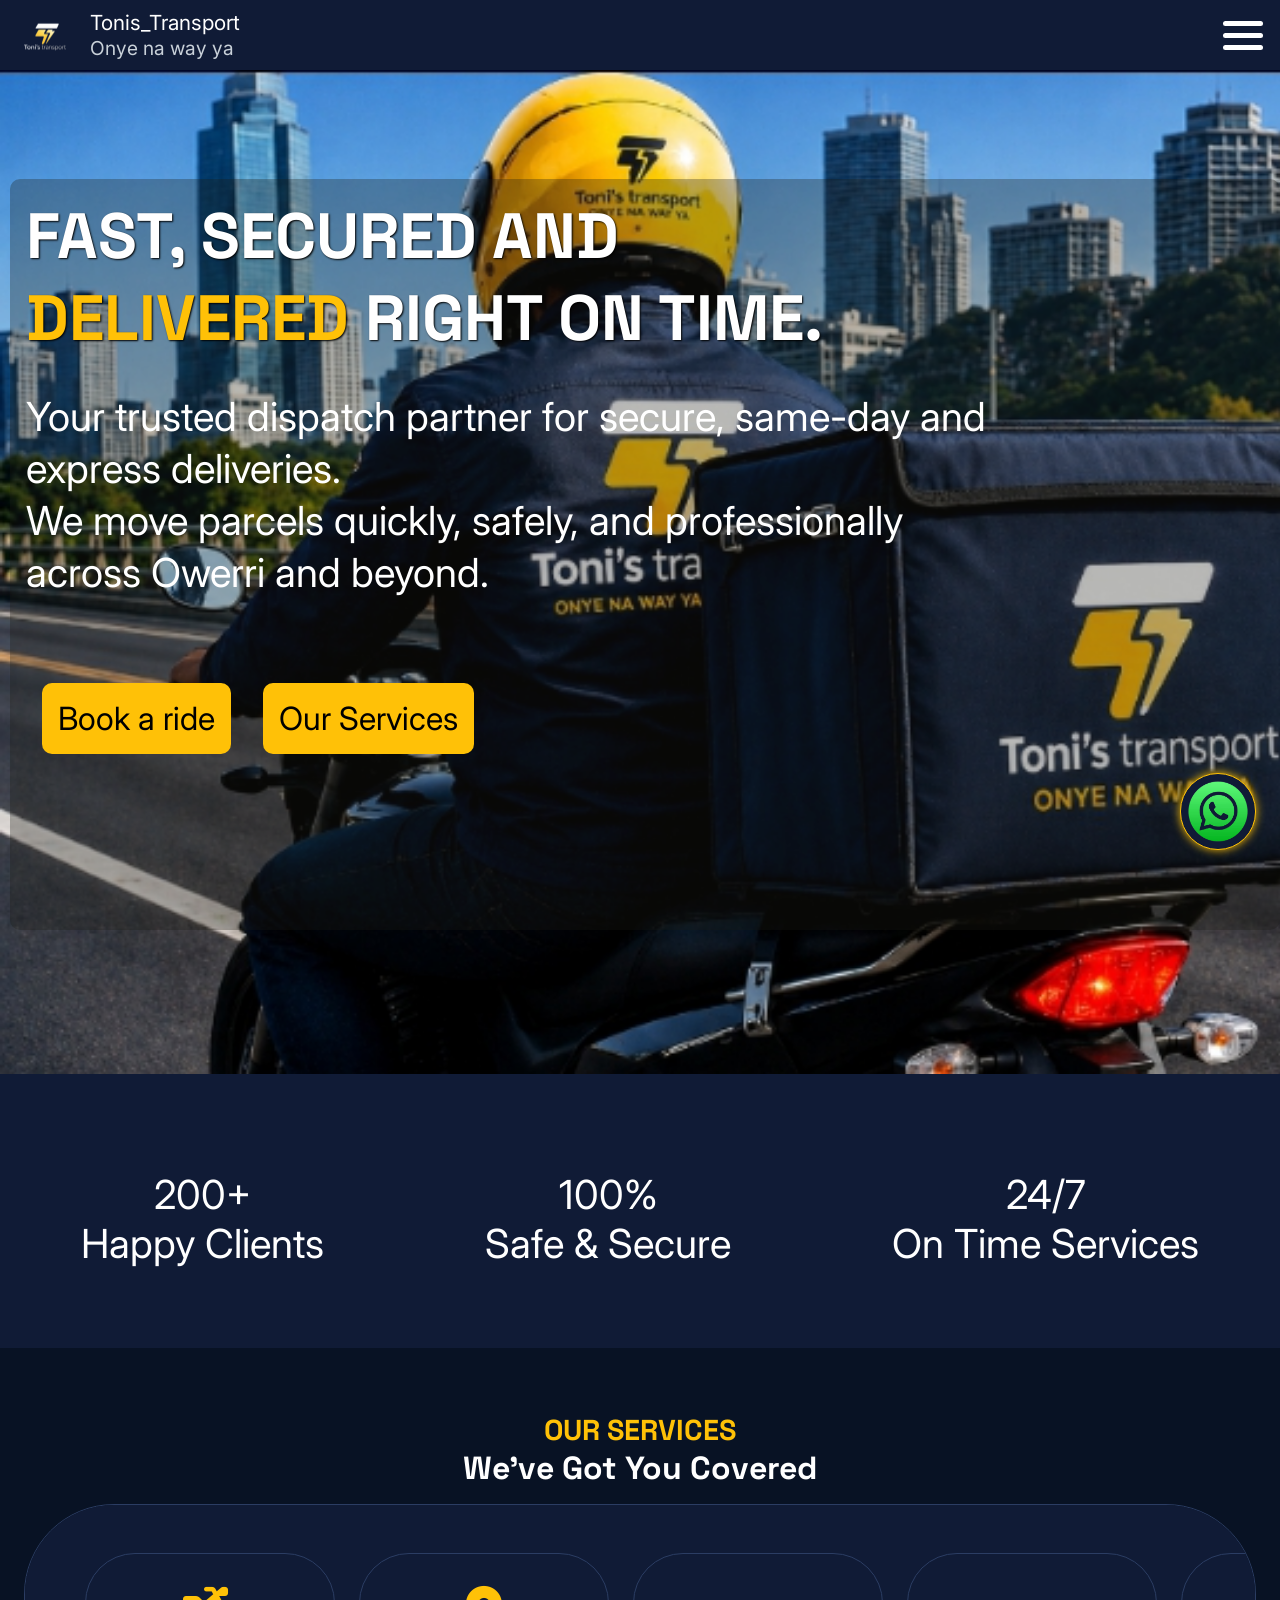
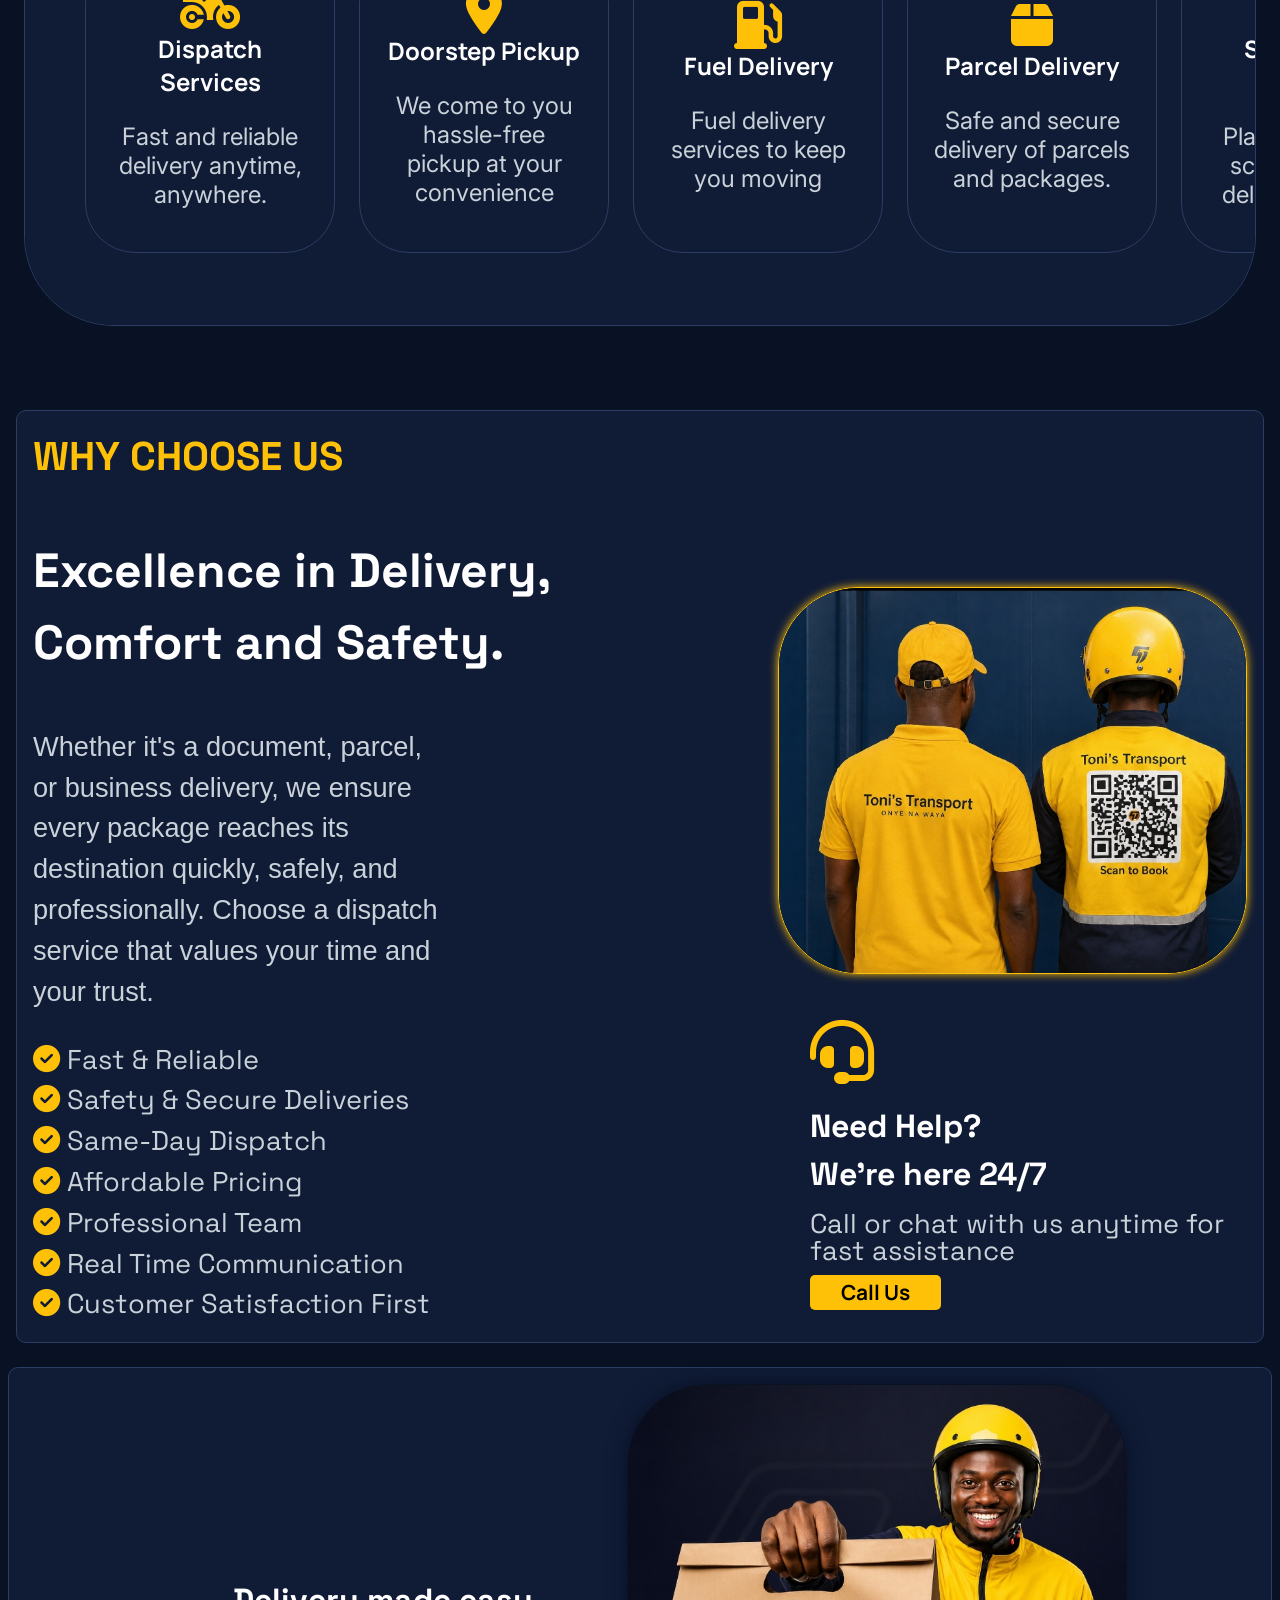
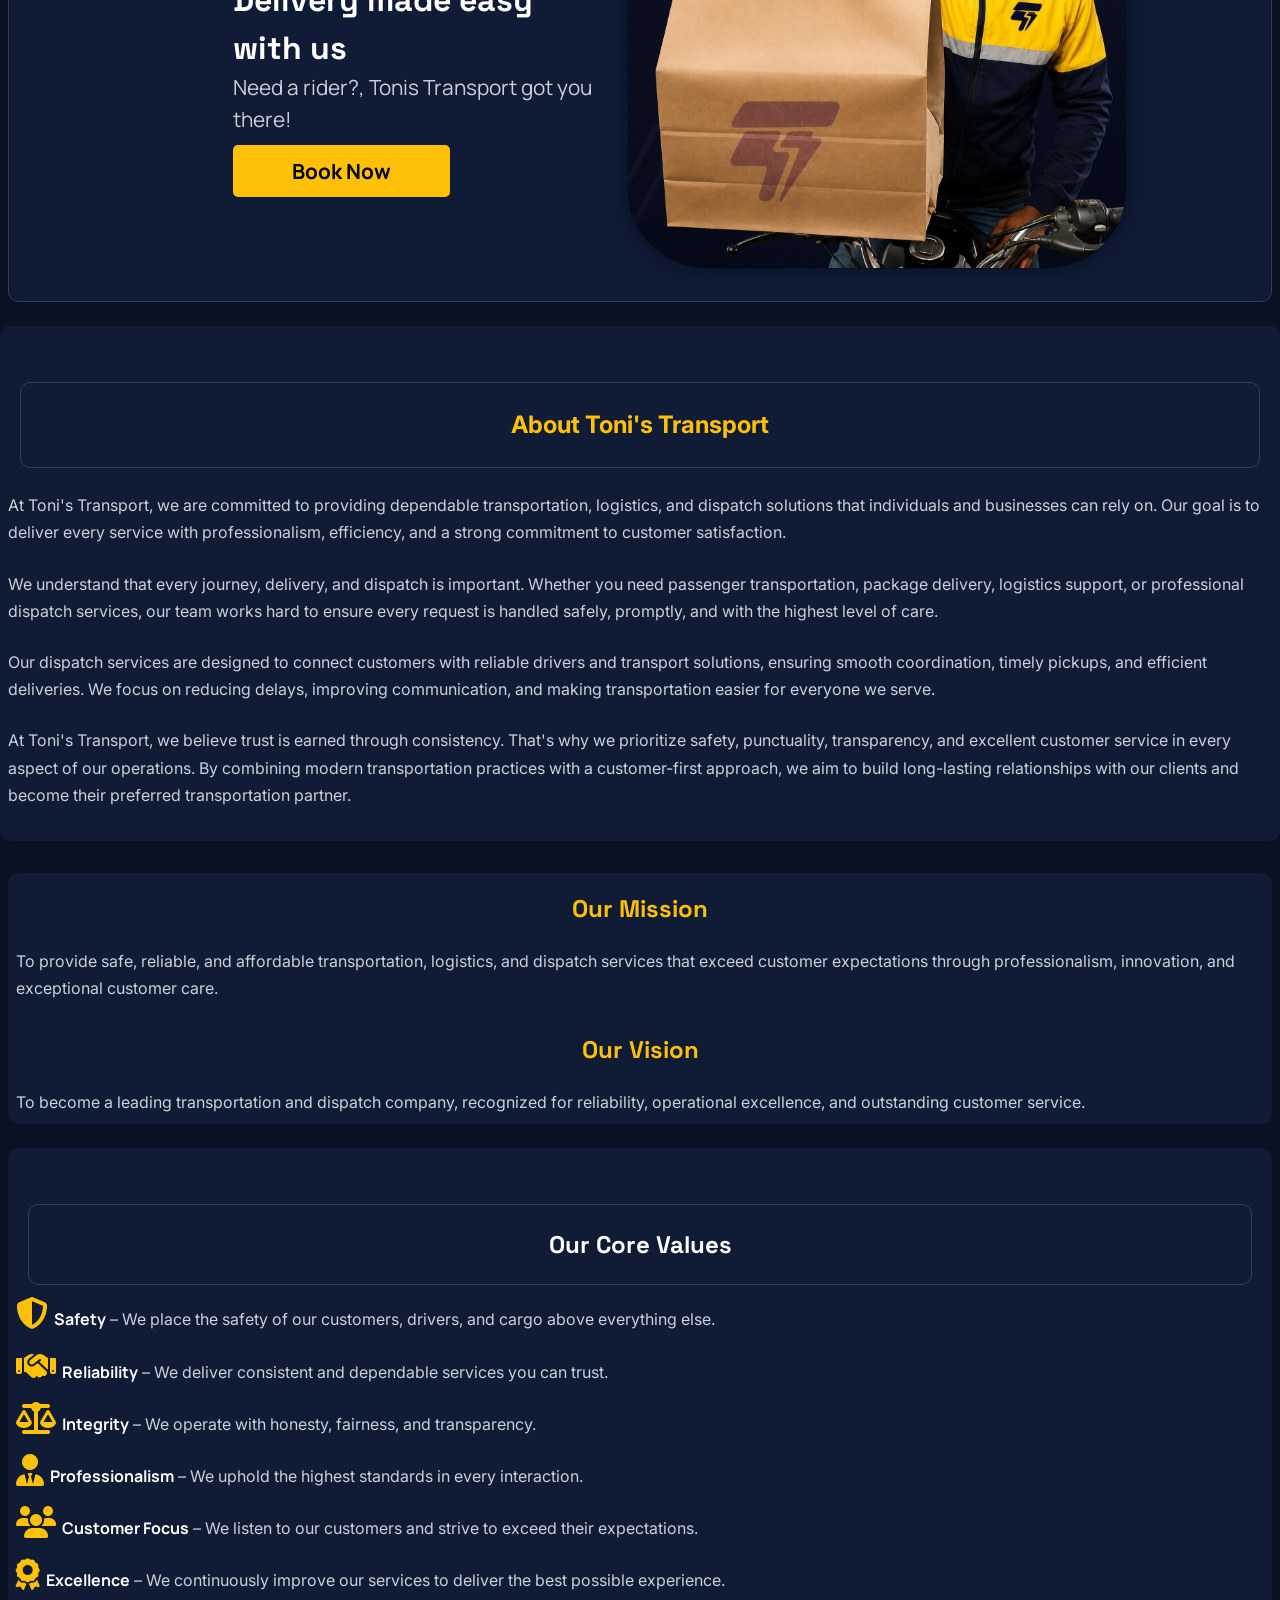
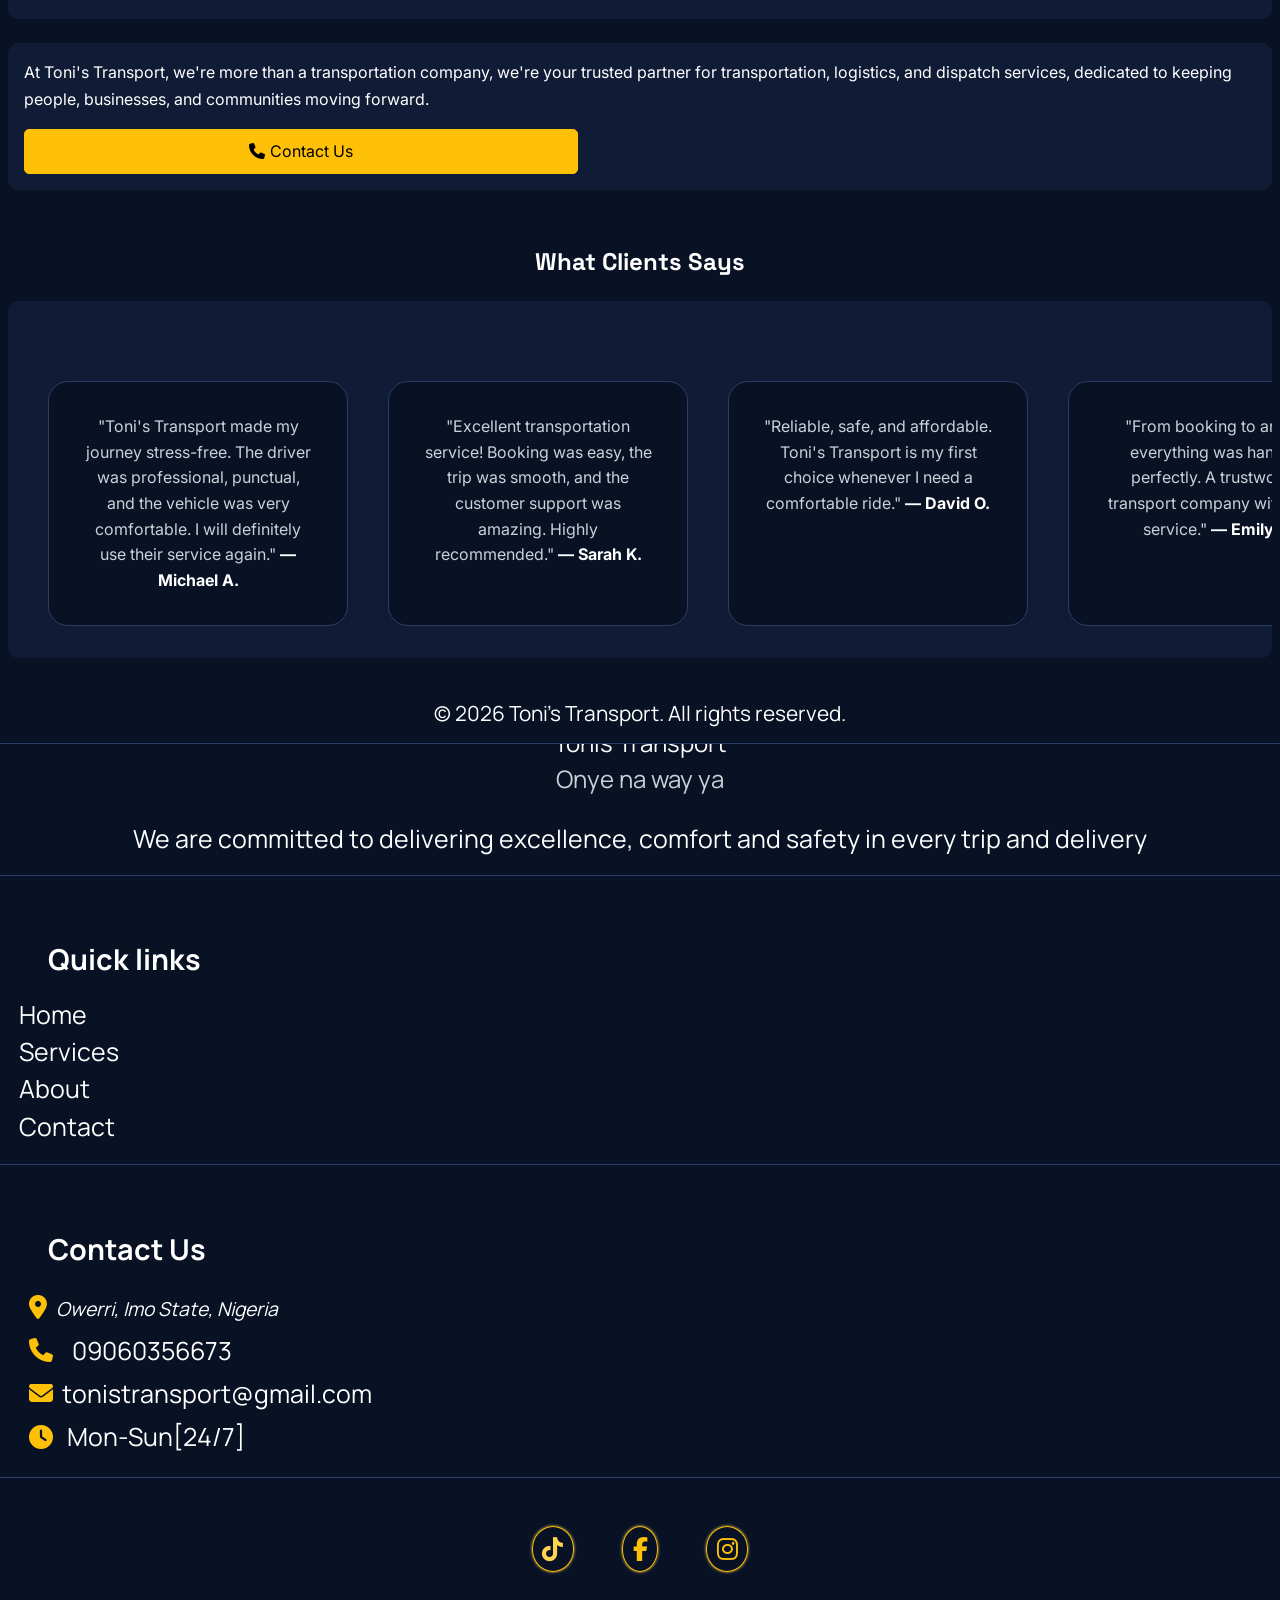
==== commit e8156859: "deleted about.html and added about.html to index.html" ====
--- a/index.html
+++ b/index.html
@@ -30,7 +30,7 @@
   <ul>
   <li><a href="#home">Home</a></li>
   <li><a href="#service">Our Services</a></li>
-  <li><a href="About.html">About Us</a></li>
+  <li><a href="#About">About Us</a></li>
   <li><a href="#Contact">Contact</a></li>
   </ul>
       </nav>
@@ -259,6 +259,98 @@
 </section>
 </article>
 
+ <article id="About">
+<section class="abt">
+  <h2>
+  About Toni's Transport
+  </h2>
+  <p>
+At Toni's Transport, we are committed to providing dependable transportation, logistics, and dispatch solutions that individuals and businesses can rely on. Our goal is to deliver every service with professionalism, efficiency, and a strong commitment to customer satisfaction.
+  </p>
+  
+  <p>
+We understand that every journey, delivery, and dispatch is important. Whether you need passenger transportation, package delivery, logistics support, or professional dispatch services, our team works hard to ensure every request is handled safely, promptly, and with the highest level of care.
+  </p>
+  
+  <p>
+Our dispatch services are designed to connect customers with reliable drivers and transport solutions, ensuring smooth coordination, timely pickups, and efficient deliveries. We focus on reducing delays, improving communication, and making transportation easier for everyone we serve.
+  </p>
+  
+  <p>
+At Toni's Transport, we believe trust is earned through consistency. That's why we prioritize safety, punctuality, transparency, and excellent customer service in every aspect of our operations. By combining modern transportation practices with a customer-first approach, we aim to build long-lasting relationships with our clients and become their preferred transportation partner.
+</p>
+   </section>
+  </article>
+
+<article>
+  <section class="mission-vs">
+<h4>Our Mission</h4>
+<p>
+To provide safe, reliable, and affordable transportation, logistics, and dispatch services that exceed customer expectations through professionalism, innovation, and exceptional customer care.
+</p>
+<br>
+
+<h4>Our Vision</h4>
+
+<p>
+To become a leading transportation and dispatch company, recognized for reliability, operational excellence, and outstanding customer service.
+</p>
+</section>
+</article>
+
+<article>
+  <section class="value">
+    <h4>
+Our Core Values
+</h4>
+<p>
+<span class="value-hd">
+   <i class="fa-solid fa-shield-halved"  aria-hidden="true"></i>Safety</span> – We place the safety of our customers, drivers, and cargo above everything else.
+</p>
+
+<p>
+<span class="value-hd ">
+  <i class="fa-solid fa-handshake"  aria-hidden="true"></i>Reliability</span> – We deliver consistent and dependable services you can trust.
+</p>
+
+<p>
+<span class="value-hd ">
+<i class="fa-solid fa-scale-balanced"  aria-hidden="true"></i>Integrity</span> – We operate with honesty, fairness, and transparency.
+</p>
+
+<p>
+<span class="value-hd ">
+ <i class="fa-solid fa-user-tie"  aria-hidden="true"></i>Professionalism</span> – We uphold the highest standards in every interaction.
+</p>
+
+<p>
+<span class="value-hd ">
+ <i class="fa-solid fa-users"  aria-hidden="true"></i>Customer Focus</span> – We listen to our customers and strive to exceed their expectations.
+</p>
+
+<p>
+<span class="value-hd ">
+    <i class="fa-solid fa-award"  aria-hidden="true"></i>Excellence</span> – We continuously improve our services to deliver the best possible experience.
+</p>
+  </section>
+</article>
+  
+  <article>
+    <section class="foot">
+    <p>
+  At Toni's Transport, we're more than a transportation company, we're your trusted partner for transportation, logistics, and dispatch services, dedicated to keeping people, businesses, and communities moving forward.
+ 
+    </p>
+    <div class="contact">
+      <p>
+    <a href="tel:+2349060356673">     
+      <i class="fa-solid fa-phone" aria-hidden="true">
+</i>Contact Us</a>
+       </p>
+       </div>
+       </section>
+  </article>
+
 <article>
   <h4>What Clients Says</h4>
   <section class="client">
@@ -287,8 +379,8 @@
 </div>
 </section>
 </article>
-
   </main>
+  
   <footer class="footer">
     <div>
       <p class="toni">Tonis Transport<br><span class="gray">Onye na way ya</span></p>
@@ -302,7 +394,7 @@
           <p>
           <a href="#service">Services</a>
           </p>
-          <p><a href="About.html">About</a></p>
+          <p><a href="#About">About</a></p>
           <p>
            <a href="#Contact">Contact</a>
             </p>
@@ -323,7 +415,7 @@
       <p> <i class="fa-solid fa-clock" aria-hidden="true"></i> Mon-Sun[24/7]</p>
     </div>
               <span class="icons">
- <a href="https://vm.tiktok.com/ZS9MwNEunoM95-ljwgj/@tonis_transport"  target="_blank">
+ <a href="https://vm.tiktok.com/ZS9hAJEeNHgga-iMkTO/" target="_blank">
    <i class="fa-brands fa-tiktok"  aria-hidden="true"></i>
 </a>
 
--- a/css/style.css
+++ b/css/style.css
@@ -512,6 +512,153 @@
 flex-direction: column;
 margin-bottom: 0.5em;
 margin-top: 2em;
+}
+
+.abt{
+  background: var(--card-bg);
+  border-radius: 10px;
+  padding: 0.5em;
+  margin: 0em 0em 1em 0em;
+  line-height: 1.5;
+}
+
+.abt h2{
+  font-size: 1.5rem;
+  margin: 2em 0.5em 1em 0.5em;
+  border: 1px solid var(--border);
+  border-radius: 10px;
+  background: var(--card-bg);
+  padding: 1em;
+  text-align: center;
+  color: var(--primary);
+}
+
+.abt p{
+  margin-bottom: 1.5em;
+  color: var(--text-gray);
+}
+
+.mission-vs{
+  background: var(--card-bg);
+  border-radius: 10px;
+  padding: 0.5em;
+  margin: 1em 0.5em 0.5em 0.5em;
+}
+
+.mission-vs p{
+  color: var(--text-gray);
+}
+
+.mission-vs h4{
+  color: var(--primary);
+  font-size: 1.5em;
+  font-weight: bold;
+  margin-top:0.5em;
+  margin-bottom: 1em;
+}
+
+.value{
+  background: var(--card-bg);
+  border-radius: 10px;
+  padding: 0.5em;
+  margin: 1em 0.5em 0.5em 0.5em;
+}
+
+.value h4{
+  text-align: center;
+  border: 1px solid var(--border);
+  border-radius: 10px;
+  margin-left: 0.5em;
+  margin-right: 0.5em;
+  padding: 1em;
+}
+
+.value .value-hd{
+  color: var(--white);
+  font-weight: bold;
+}
+
+.value p{
+  color: var(--text-gray);
+  margin-bottom: 1em;
+}
+
+.fa-handshake,
+.fa-shield-halved,
+.fa-scale-balanced,
+.fa-user-tie,
+.fa-users,
+.fa-award{
+  font-size: 2rem;
+  color: var(--primary);
+  margin-right: 0.2em;
+}
+
+.abt h4{
+    font-family: "Space Grotesk", sans-serif;
+    font-weight: 700;
+}
+
+.contact,
+.value-hd{
+    font-family: "Manrope", sans-serif;
+    font-weight: 700;
+}
+
+.abt p,
+.mission-vs p,
+.value p,
+.foot p{
+    font-family: "Inter", sans-serif;
+    font-weight: 400;
+    line-height: 1.7;
+}
+
+.small-hd{
+    color: var(--text-gray);
+    font-size: 0.8rem;
+}
+
+.foot{
+  background: var(--card-bg);
+  border-radius: 10px;
+  margin: 1em 0.5em 0.5em 0.5em;
+  padding: 1em;
+  line-height: 1.3;
+}
+
+.foot a{
+  display: block;
+  -webkit-tap-highlight-color:transparent;
+  color: var(--black);
+  text-decoration: none;
+}
+
+ .contact{
+  border: 1px solid var(--primary);
+  border-radius: 5px;
+  background: var(--primary);
+  text-align: center;
+  margin-top: 1em;
+  width: 45%;
+  padding: 0.5em;
+}
+
+ .contact a:any-link{
+  color: var(--black);
+}
+
+.fa-phone{
+  color: var(--black);
+  font-size: 1rem;
+  margin-right: 0.3rem;
+}
+
+.contact:hover{
+  color: var(--black);
+  background: var(--primary-hover);
+  transition-duration: 0.3s;
+  transform: scale(0.9);
 }
 
 .client{
@@ -964,7 +1111,7 @@
 }  
 
 .detail p{  
-  font-size: 2.5rem;  
+  font-size: 1.5rem;  
 }
 
 .maincover{
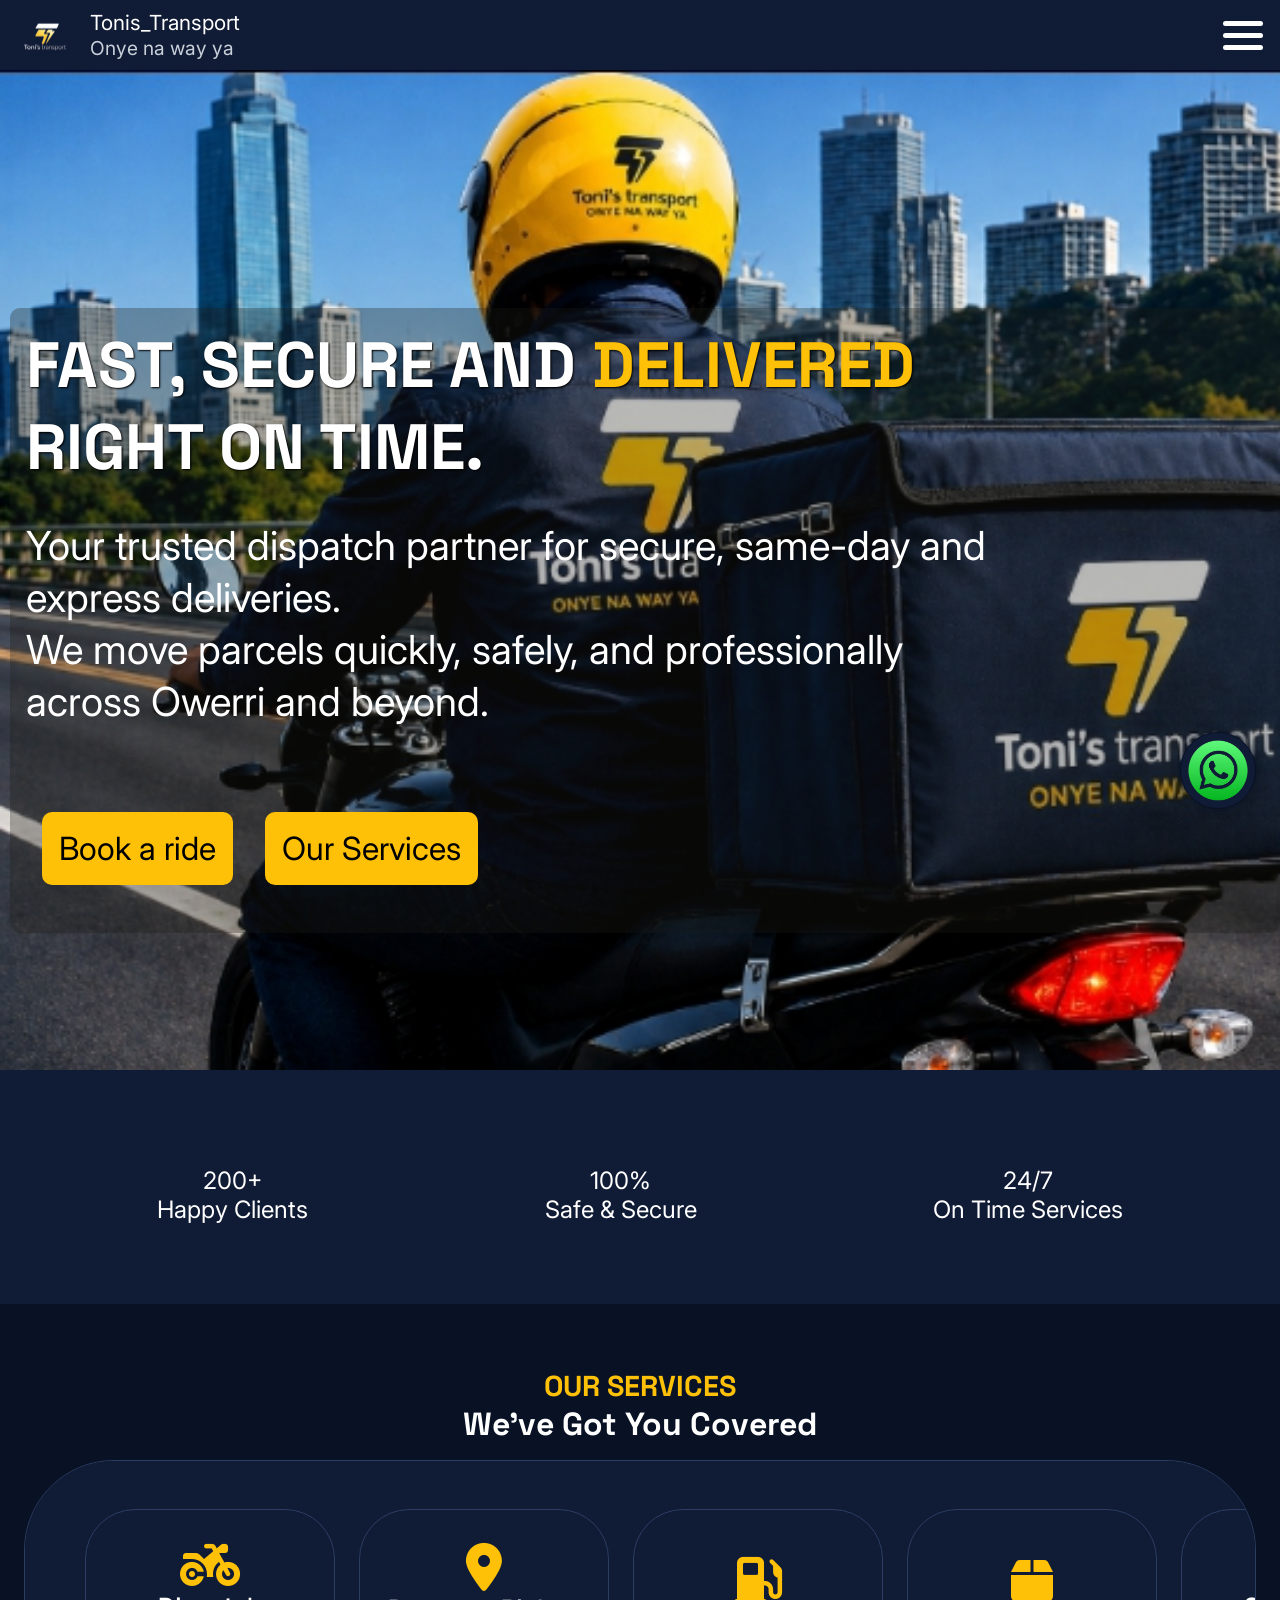
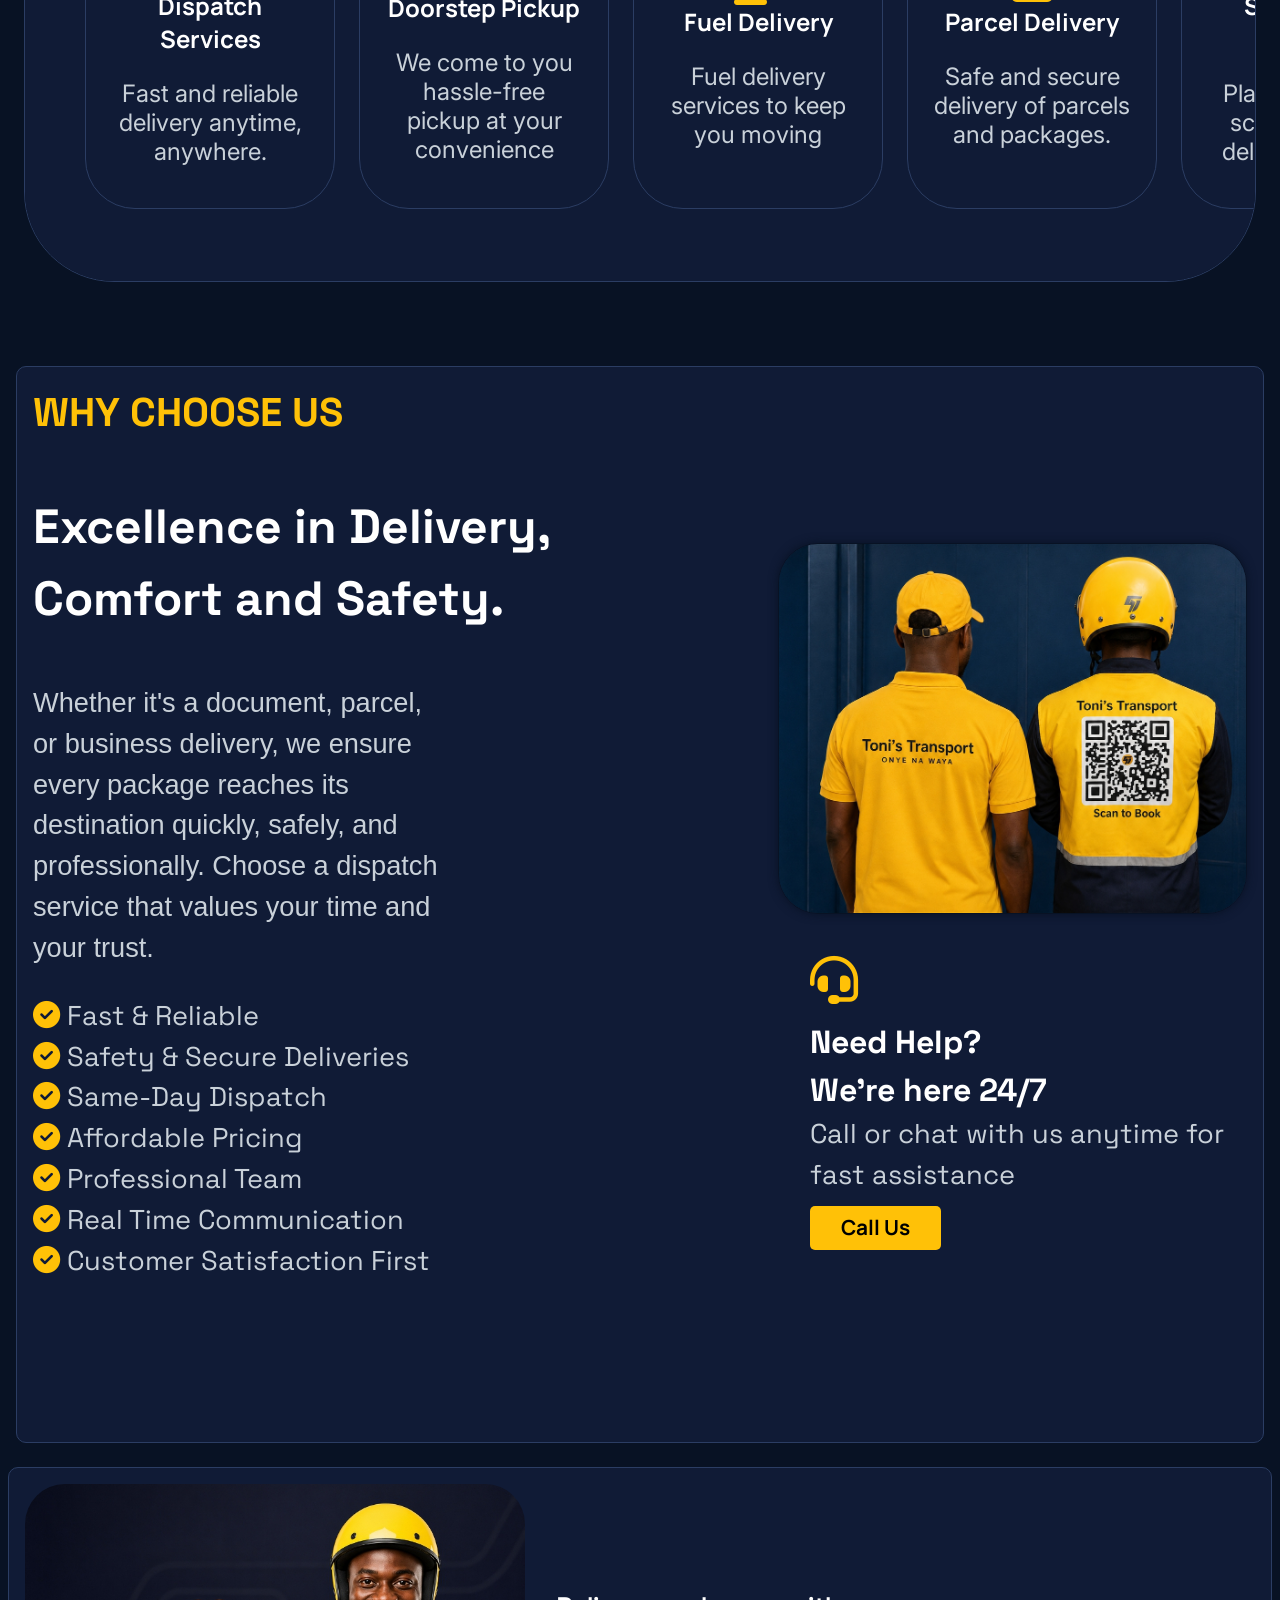
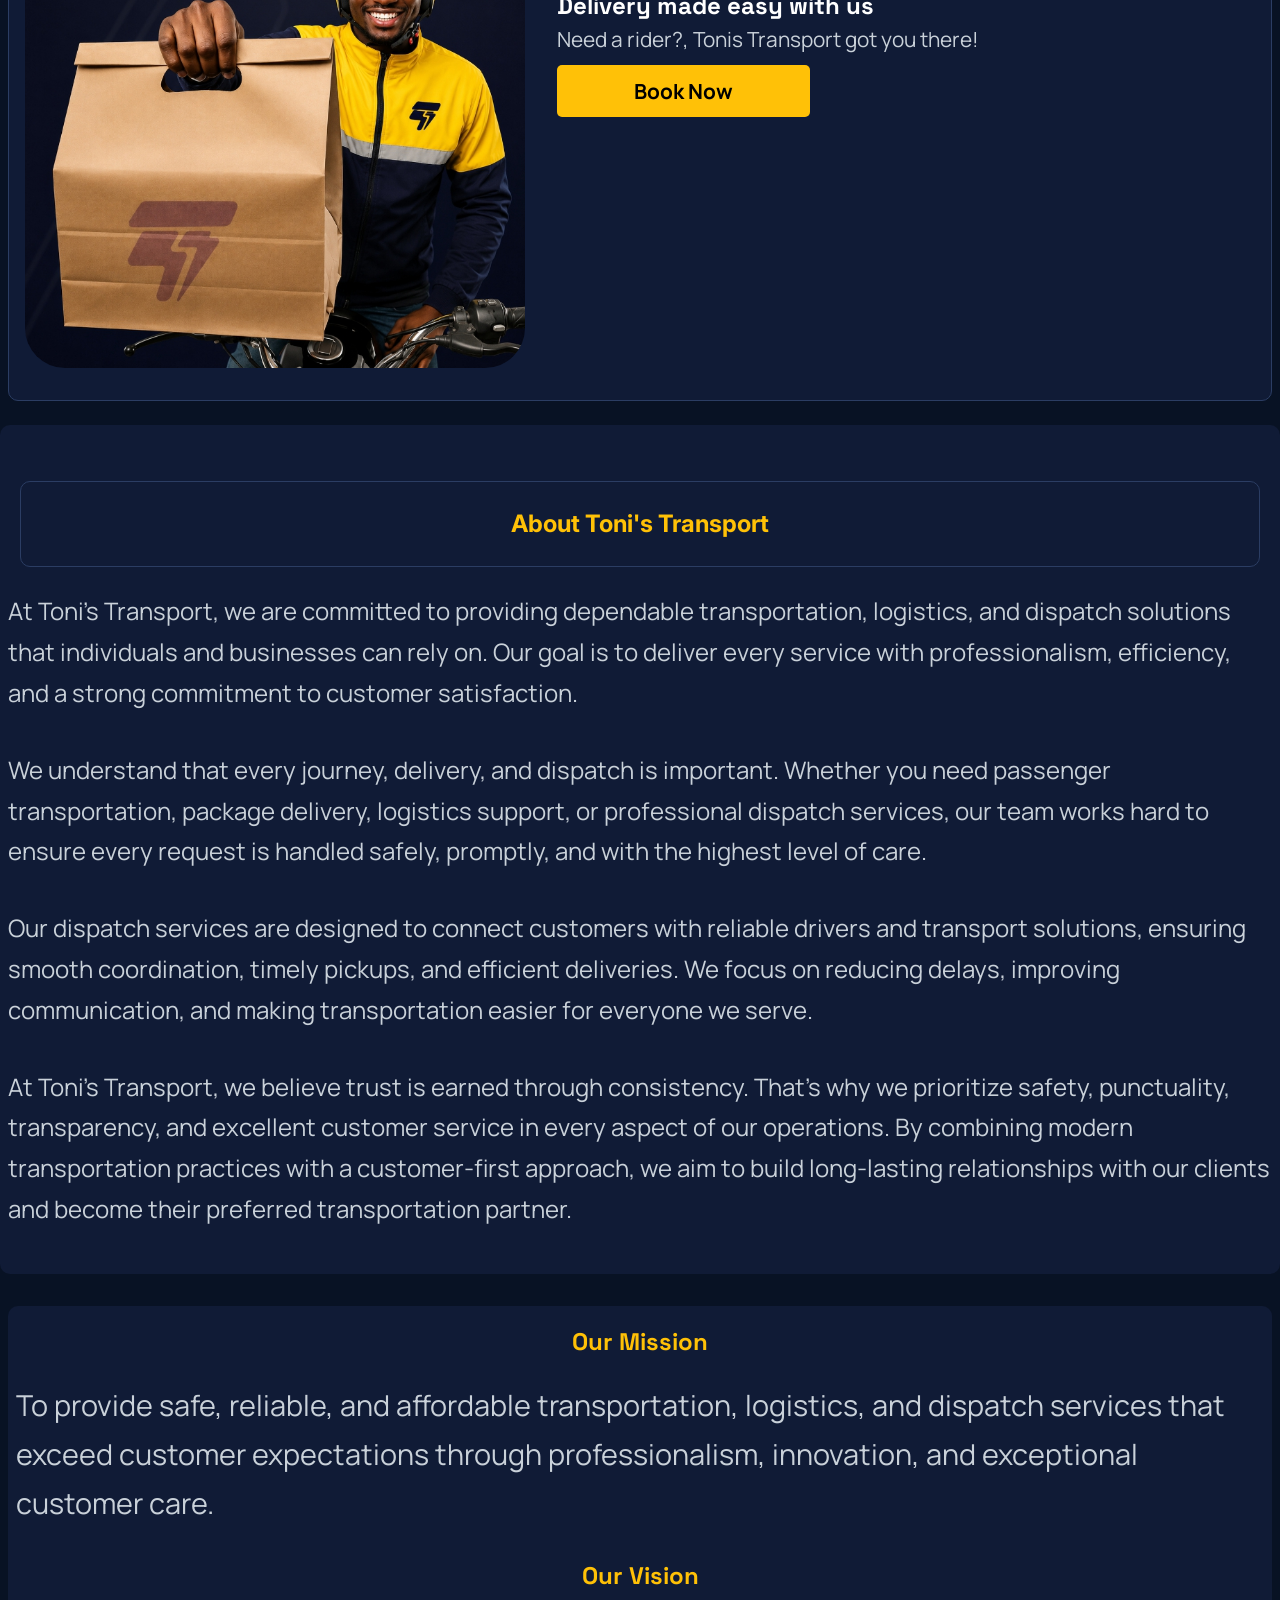
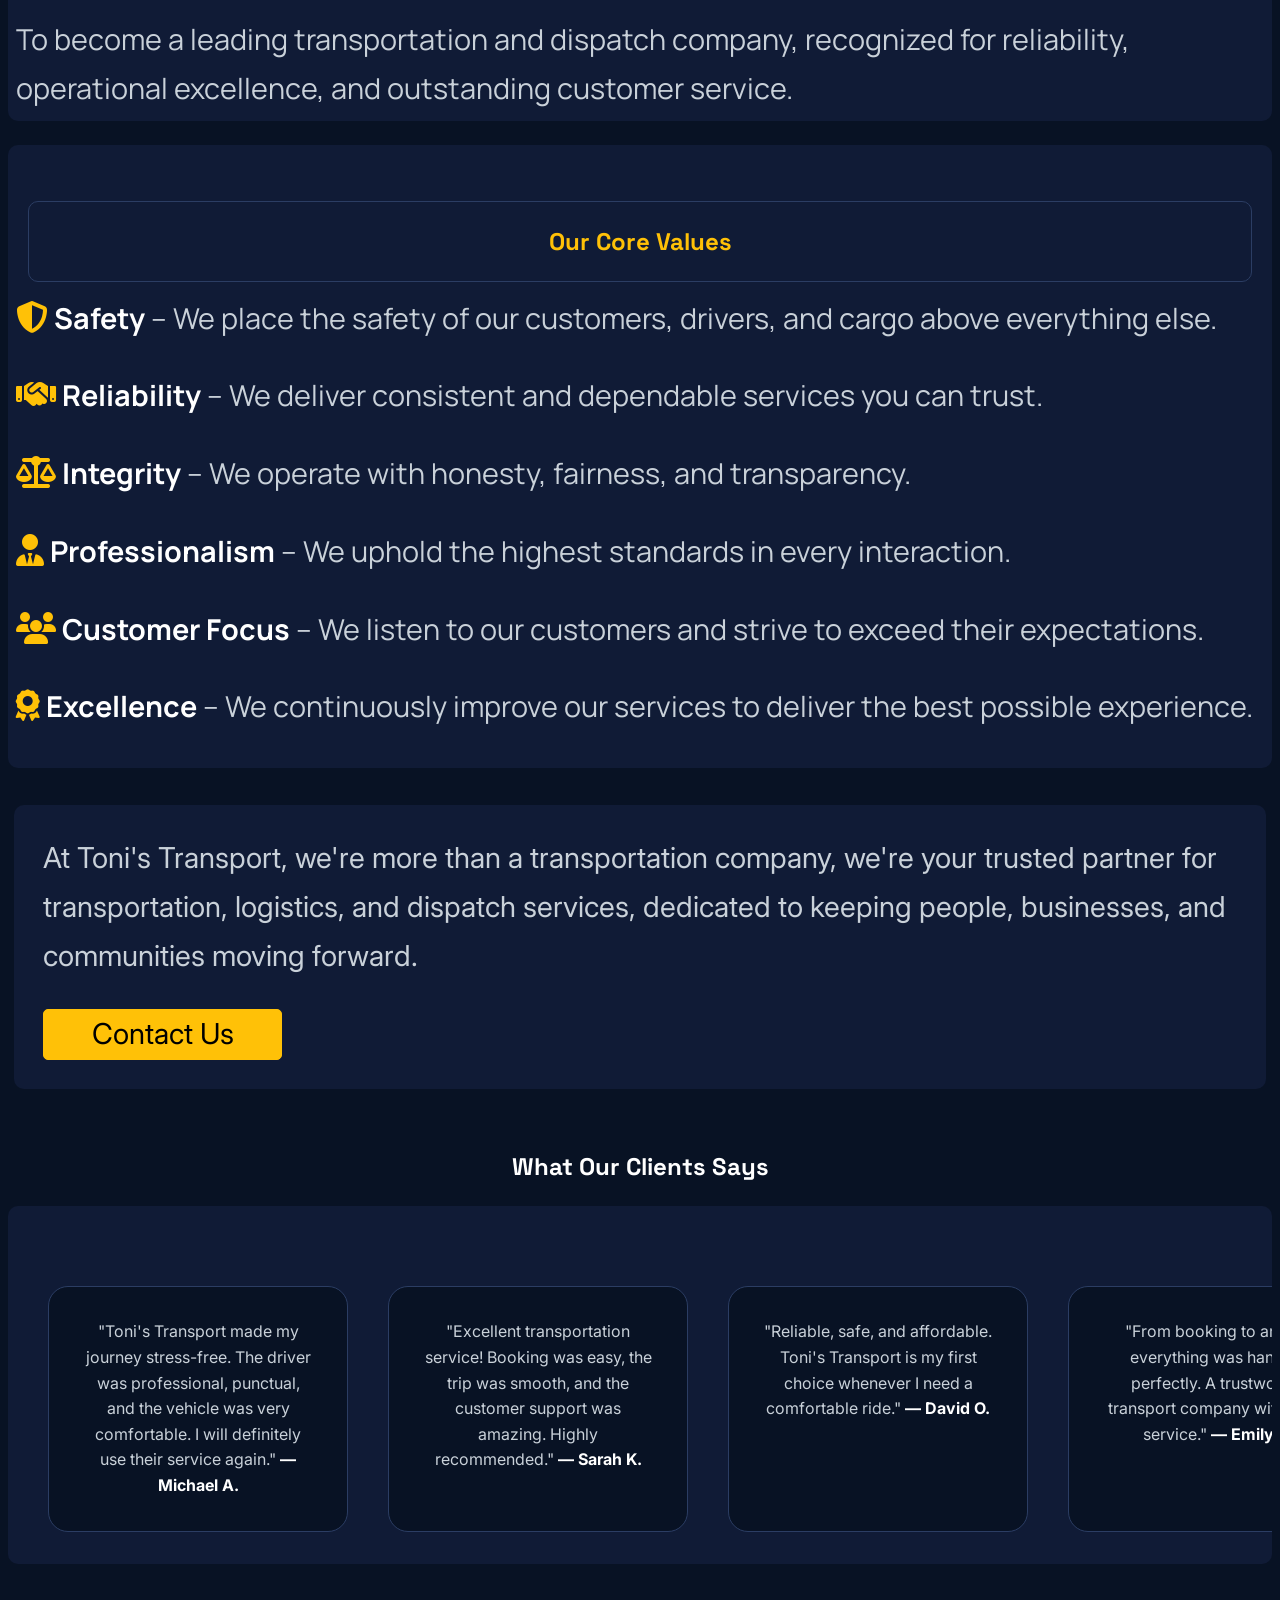
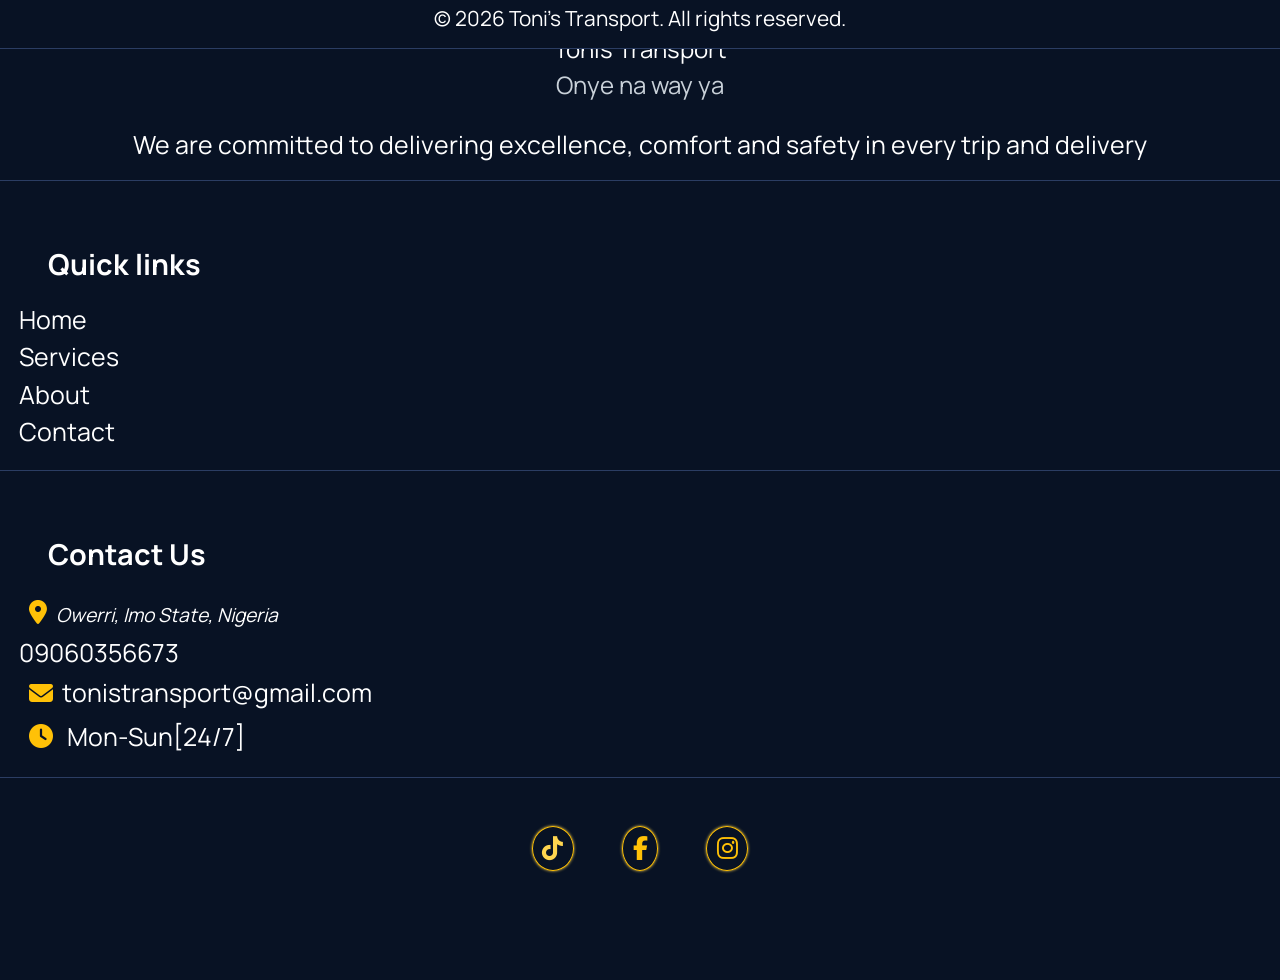
==== commit c36f85c9: "i modified my code" ====
--- a/index.html
+++ b/index.html
@@ -39,7 +39,7 @@
     <section class="hero">
 <div class="herocontent">
 <h1>
-  FAST, SECURED AND <span class="primary">DELIVERED</span> RIGHT ON TIME.
+  FAST, SECURE AND <span class="primary">DELIVERED</span> RIGHT ON TIME.
 </h1>
 <p>
   Your trusted dispatch partner for secure, same-day and express deliveries. <br>We move parcels quickly, safely, and professionally across Owerri and beyond.
@@ -352,7 +352,7 @@
   </article>
 
 <article>
-  <h4>What Clients Says</h4>
+  <h4>What Our Clients Says</h4>
   <section class="client">
     <div class="div">
       <p>
--- a/css/style.css
+++ b/css/style.css
@@ -224,7 +224,7 @@
 }
 
 .cta p{
-border: 1px;
+border: 1px solid transparent;
 border-radius: 5px;
 background: var(--primary);
 text-shadow: none;
@@ -328,7 +328,7 @@
 }
 
 .service .p {
-font-weight: "Inter",sans-serif;
+font-family: "Inter",sans-serif;
 font-weight: 400;
 padding-top: 1em;
 }
@@ -451,7 +451,7 @@
 color: var(--white);
 }
 
-.card div p:not(.cardhd,book){
+.card div p:not(.cardhd,.book){
 color: var(--text-gray);
 }
 
@@ -571,6 +571,7 @@
   margin-left: 0.5em;
   margin-right: 0.5em;
   padding: 1em;
+  color: var(--primary);
 }
 
 .value .value-hd{
@@ -1000,6 +1001,31 @@
 }
 }
 
+.abt p,
+.mission-vs p,
+.value p{
+  font-size: 1.5rem;
+  font-family: "Manrope",sans-serif;
+}
+
+.foot{
+  font-family: "Manrope",sans-serif;
+  color: var(--text-gray);
+    font-size: 1.5rem;
+    
+.contact{
+  text-align: center;
+  padding: 0em;
+  width: 20%;
+}
+
+ .fa-phone{
+   display: none;
+}
+
+}
+
+
 .footer{
 font-family: "Manrope",sans-serif;
 font-size: 1.2rem;
@@ -1030,7 +1056,6 @@
 }
 
 div:not(:last-child){
-
 border-bottom: 0.5px solid var(--border);
 padding: 1em;
 }
@@ -1058,24 +1083,6 @@
 @media (min-width: 1024px) {
 body{
 font-family: "Inter", sans-serif;
-}
-
-:is(header:hover,header:focus-within) .button-icon{
-
-background: transparent;
-transform: rotate(720deg);
-}
-
-:is(header:hover,header:focus-within) .button-icon::before{
-transform: translateX(-20px) rotate(45deg);
-}
-
-:is(header:hover,header:focus-within) .button-icon::after{
-transform: translateX(-20px) rotate(-45deg);
-}
-
-:is(header:hover,header:focus-within) nav{
-display: block;
 }
 
 header{
@@ -1142,17 +1149,19 @@
 }
 
   .whyus{
-  
+  display: flex;
+  flex-flow: row nowrap;
   p{
 font-size: 1.7rem;
 }
 
 .grid{
+  margin: 10em auto;
+  
   img{
 max-width: 100%;
 height: auto;
 box-shadow:0px 0px 10px var(--background);
-border-radius: 80px;
 border: 1px solid var(--background);
 }
 
@@ -1165,8 +1174,7 @@
  }  
    
  .book{  
-   padding: 0.1em;  
-  max-width: 120px;  
+   padding: 0.3em;
    text-align: center;  
  }
 
@@ -1192,16 +1200,14 @@
  img{
 max-width: 100%;
 height: auto;
-order: 1;
+order: -1;
 box-shadow:0px 0px 10px var(--primary);
-border-radius: 80px;
 border: 1px solid var(--primary);
 }
 
   div{
 align-items: center;
-order: -1;
-flex: 1;
+order: 1;
 }
 
 .cardhd{
@@ -1213,6 +1219,61 @@
   }  
     
 }  
+ 
+ .abt{
+   margin: 0.5em 7em 0em 7em;
+   border-radius: 10px;
+ }
+  
+.abt p{
+  font-size: 1.5rem;
+}
+
+.mission-vs p{
+  font-size: 1.5rem;
+}
+
+.value p{
+  font-size: 1.5rem;
+}
+
+.foot{
+  color: var(--text-gray);
+    font-size: 1.5rem;
+}
+
+.contact{
+  text-align: center;
+  width: 30%;
+}
+
+ .fa-phone{
+  font-size: 2rem;
+  margin-right: 0.5;
+ color: var(--background);
+};
+}
+
+.mission-vs p{
+  font-size: 1.8rem;
+}
+
+.value p{
+  font-size: 1.8rem;
+}
+
+.foot{
+  color: var(--text-gray);
+    font-size: 1.8rem;
+}
+
+.contact{
+  width: 20%;
+}
+
+ .fa-phone{
+  display: none;
+}
   
 .footer{  
 font-family: "Manrope",sans-serif;  
@@ -1321,7 +1382,7 @@
 
 .whyus{
 display: flex;
-justify-content: column;
+justify-content: center;
 
  p{  
    font-size: 1.7rem;  
@@ -1368,8 +1429,7 @@
 }
 
 .card{
-
-  .order{
+ & .order{
 display: flex;
 flex-direction: row;
 align-items: center;
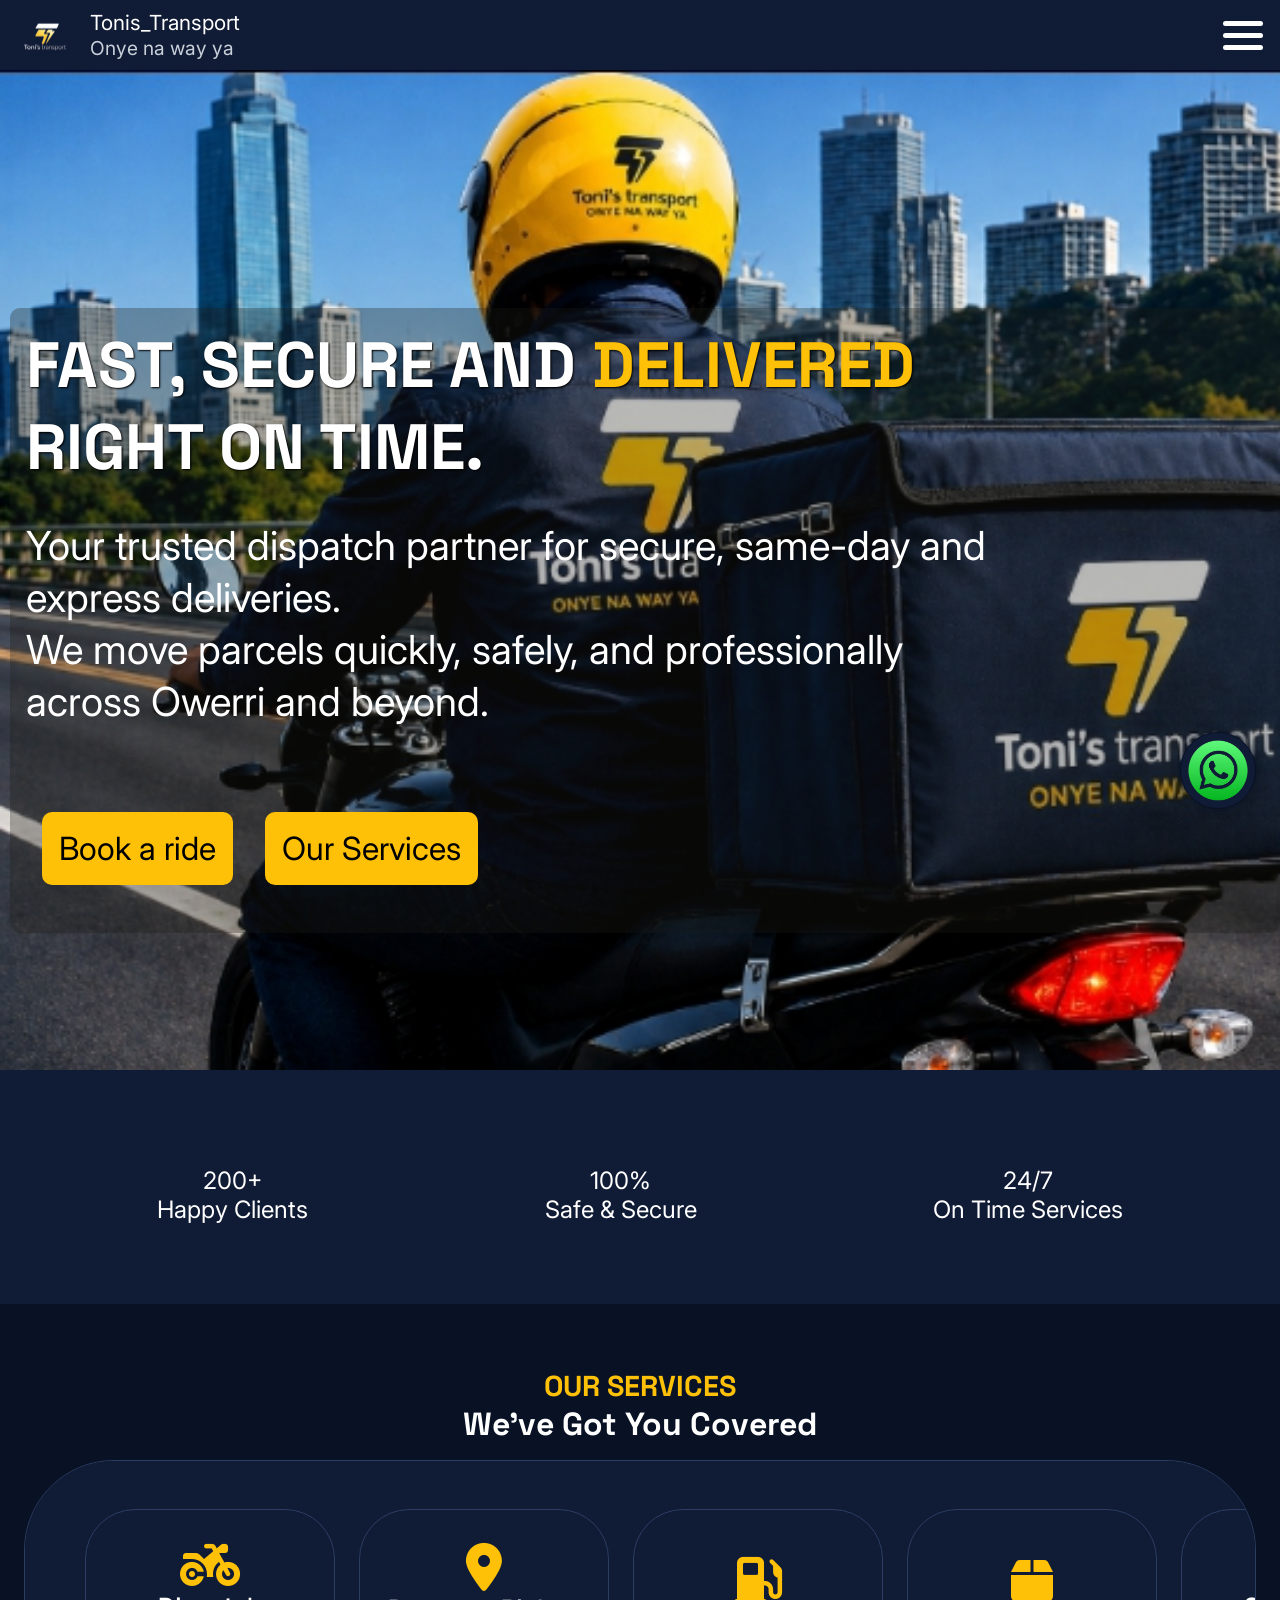
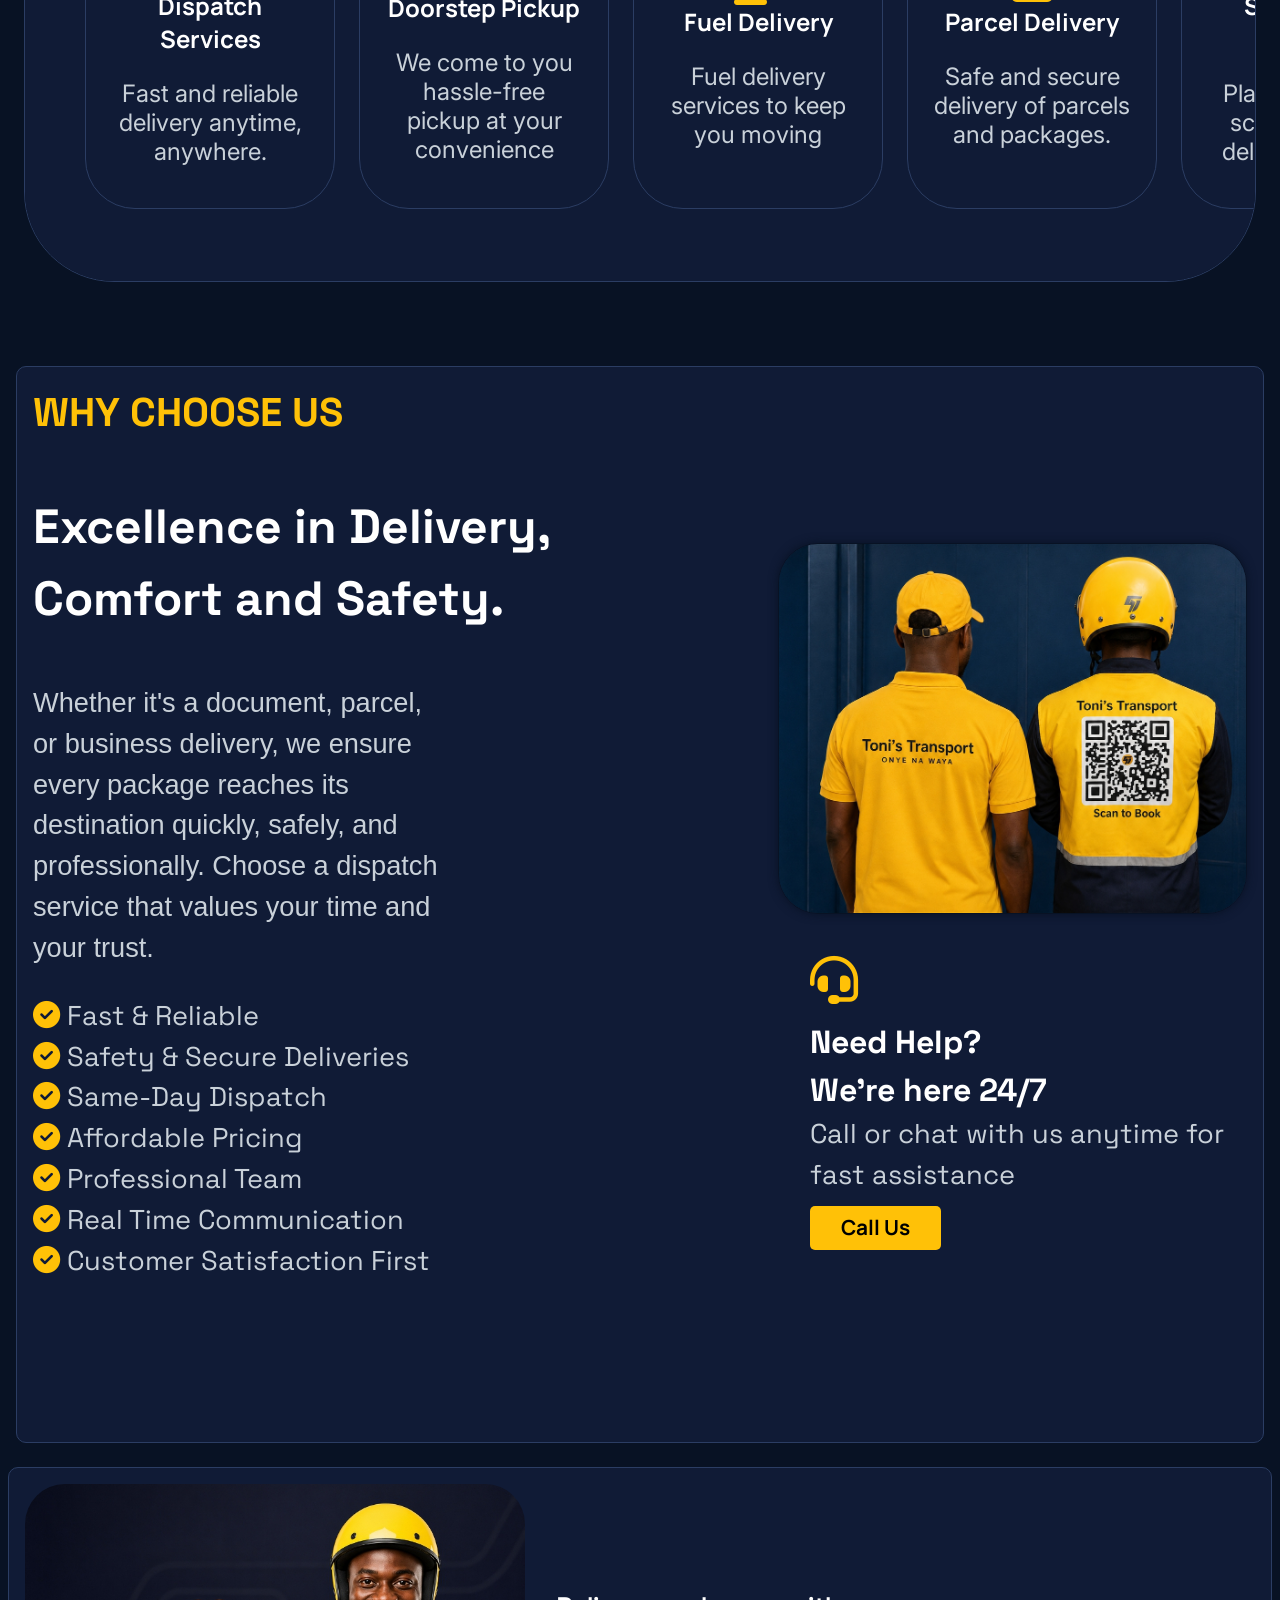
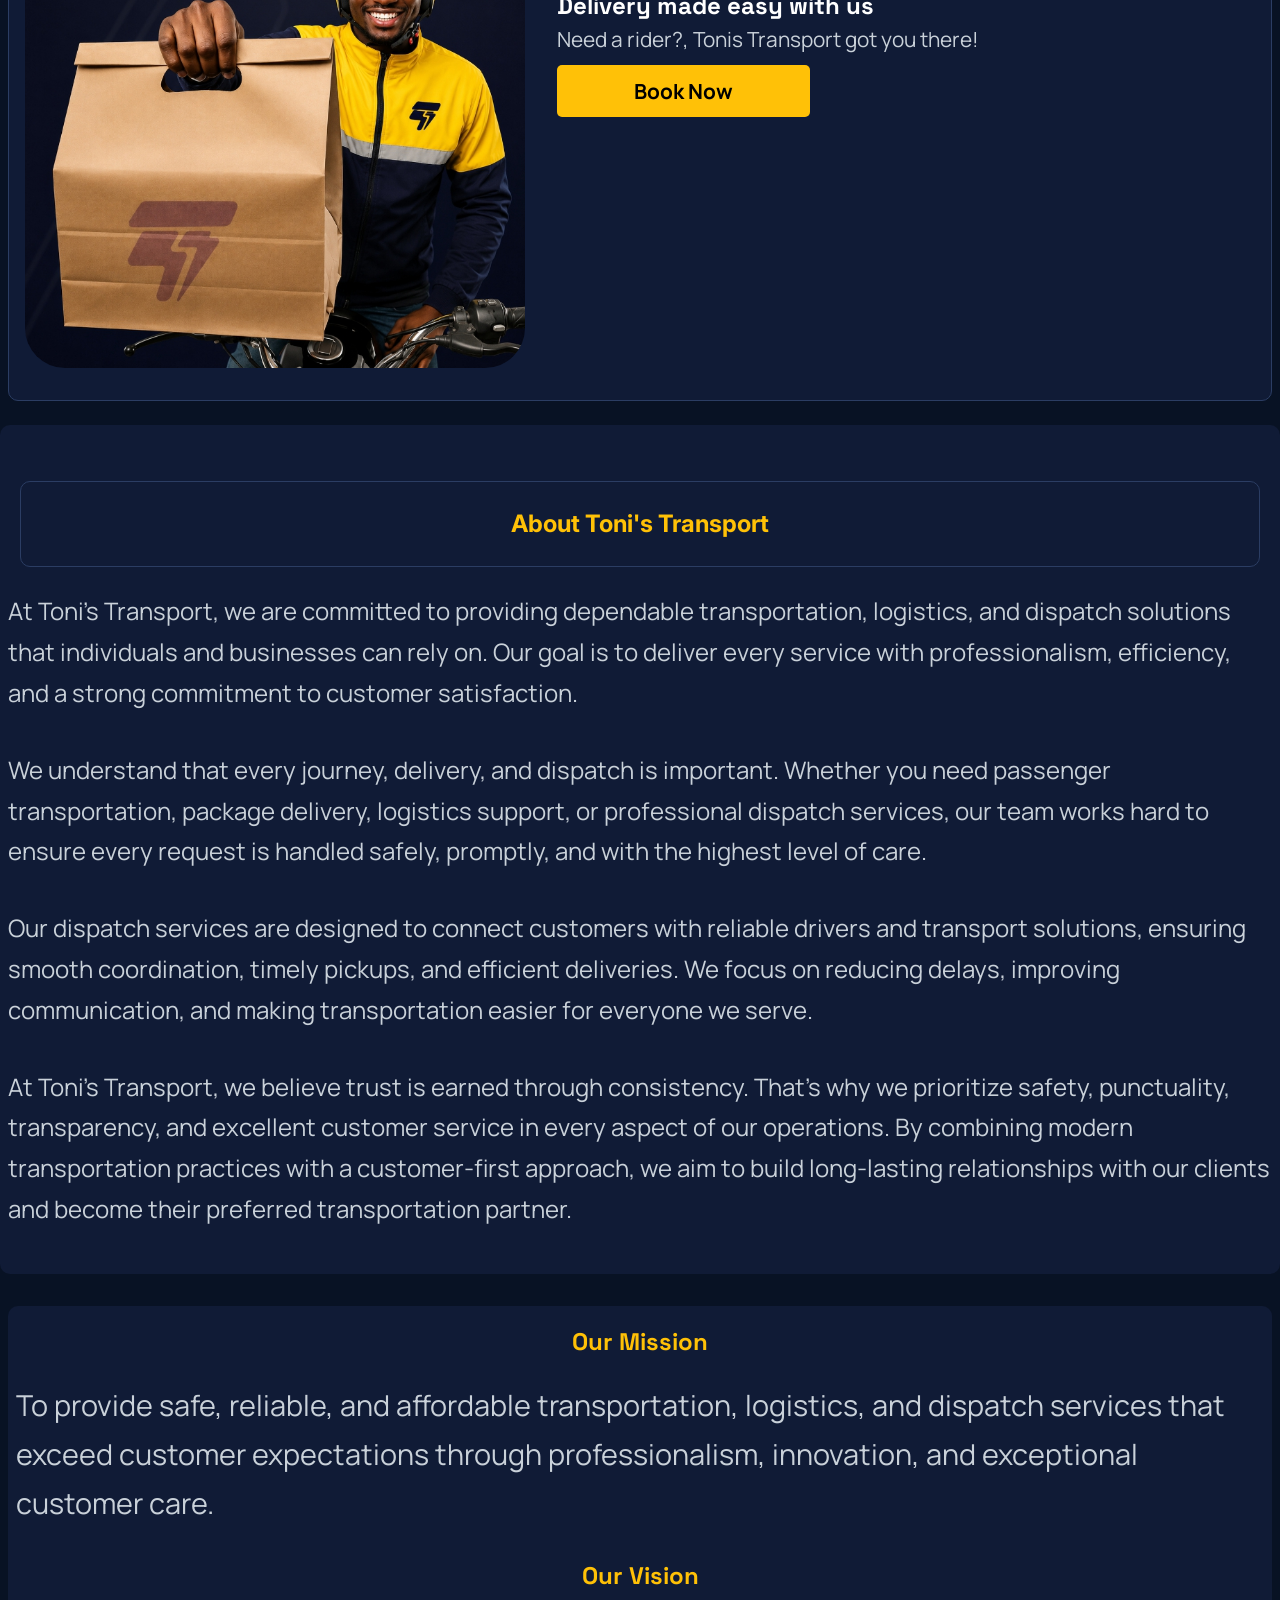
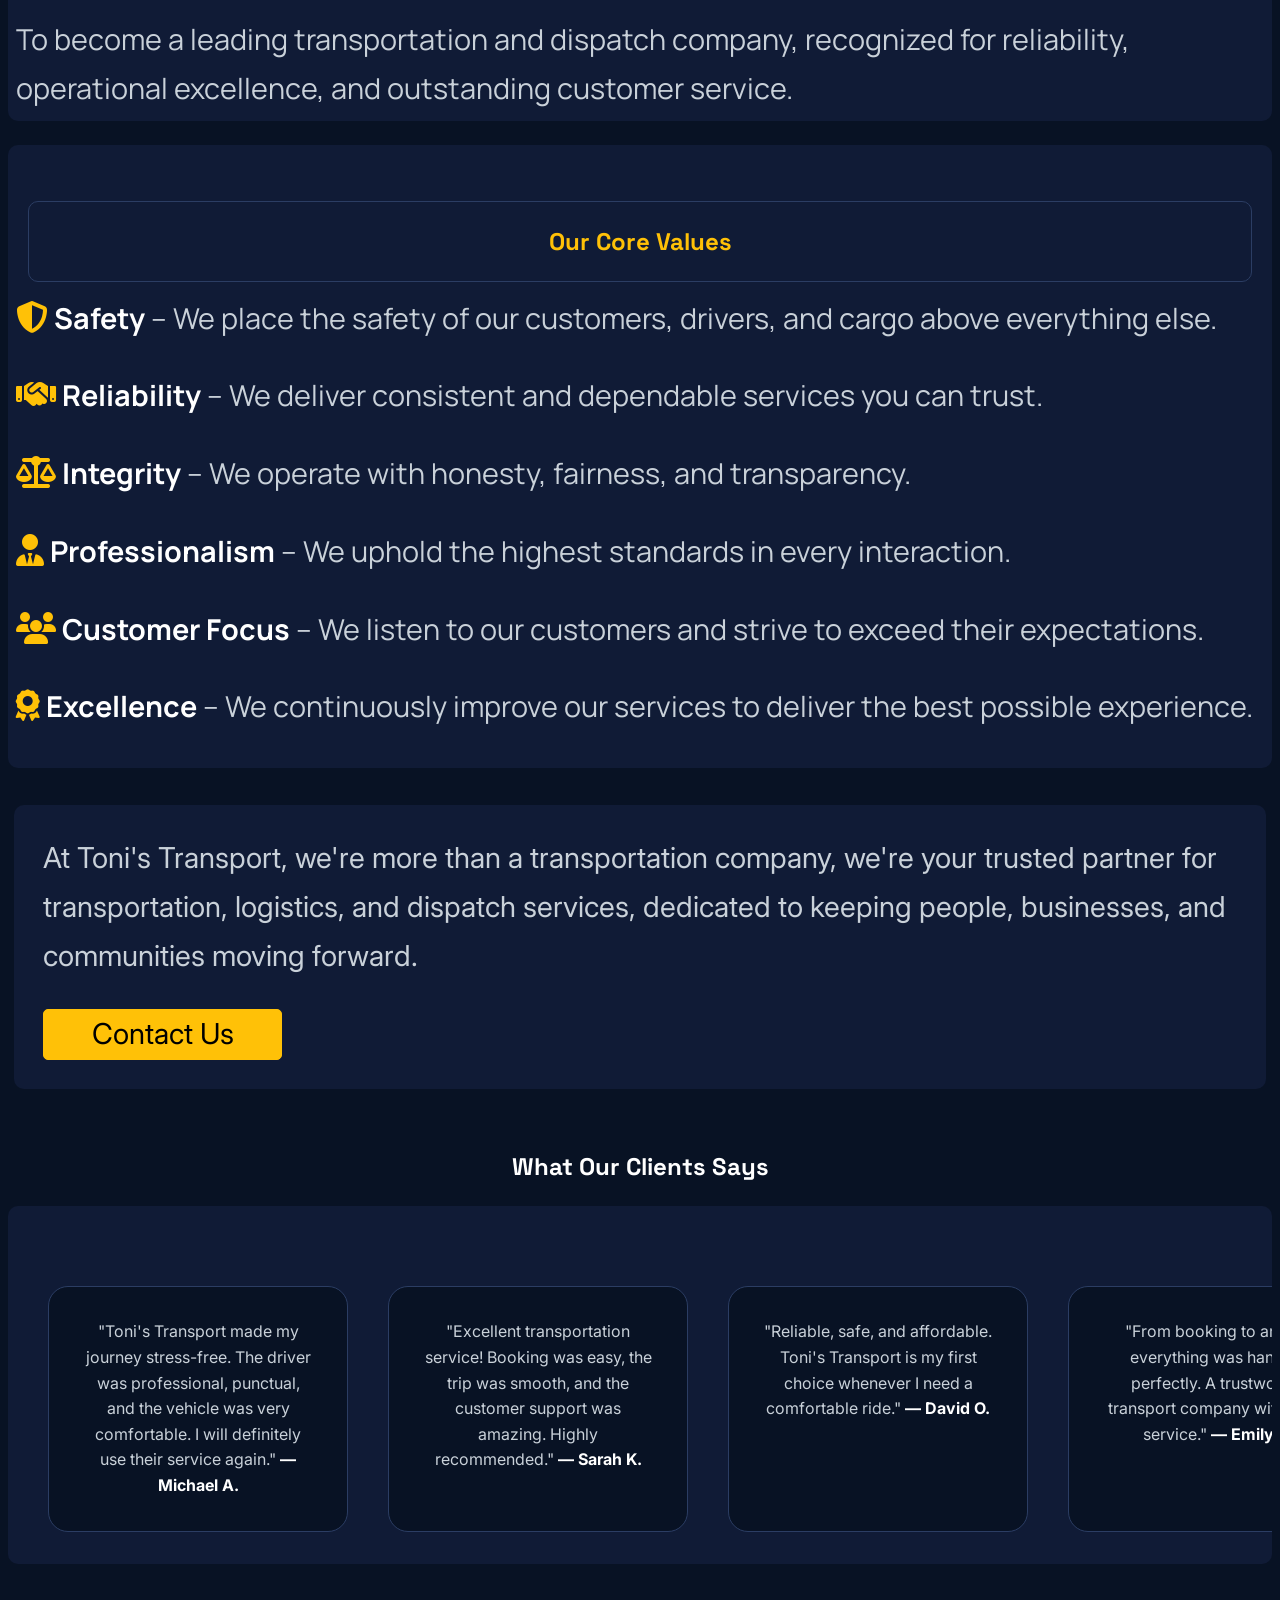
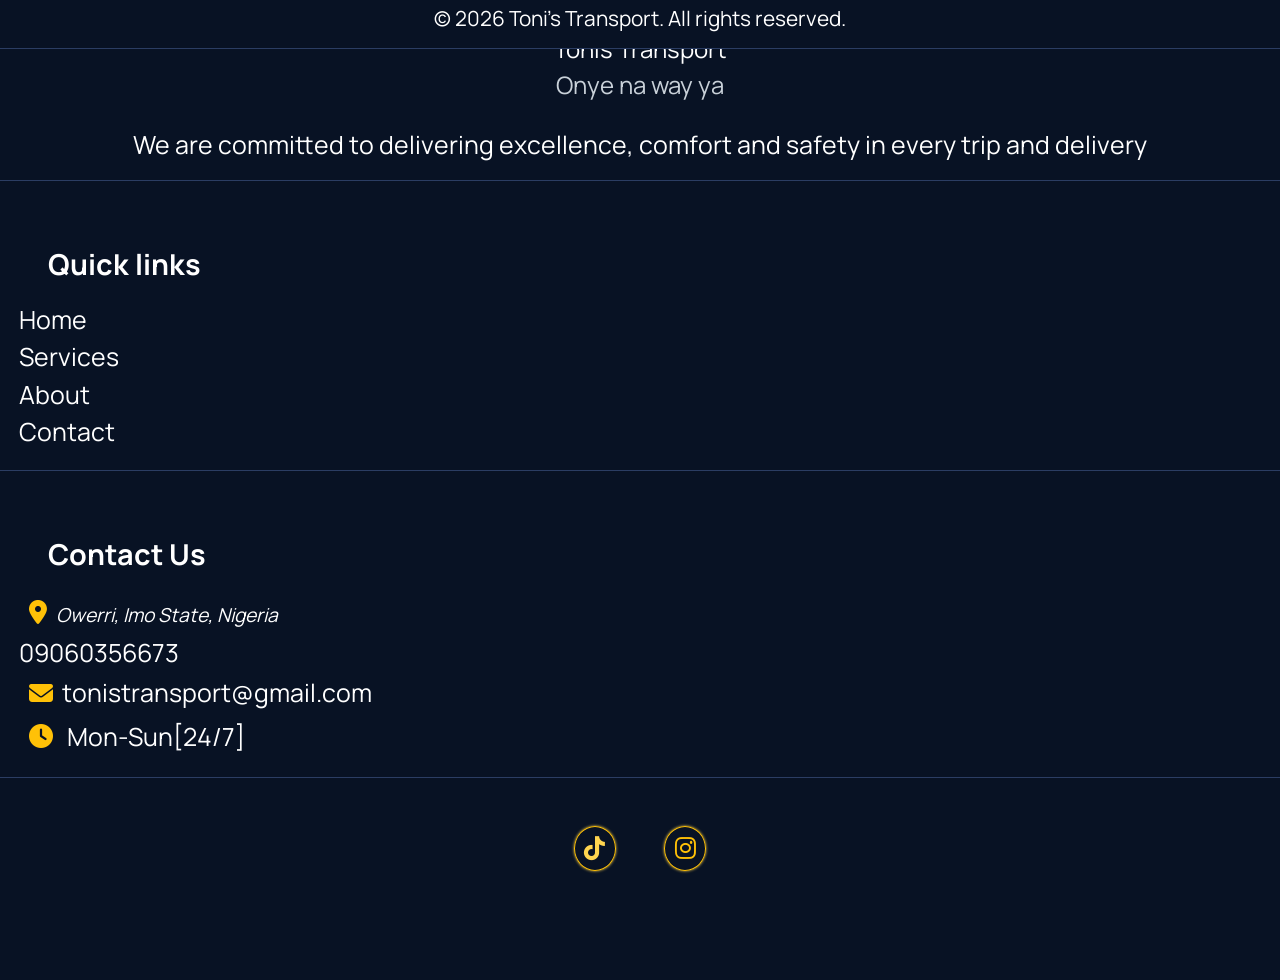
==== commit 1a4bf36f: "embedded link in instagram icon" ====
--- a/index.html
+++ b/index.html
@@ -419,8 +419,9 @@
    <i class="fa-brands fa-tiktok"  aria-hidden="true"></i>
 </a>
 
-<i class="fa-brands fa-facebook-f"  aria-hidden="true"></i>
+<a href="https://www.instagram.com/tonis_transport/?utm_source=ig_web_button_share_sheet" target="_blank">
 <i class="fa-brands fa-instagram"  aria-hidden="true"></i>
+</a>
     </span>
     
       <div class="Right">
--- a/css/style.css
+++ b/css/style.css
@@ -301,6 +301,10 @@
 width: 250px;
 height: 250px;
 animation: linear 3s linear 2;
+}
+
+.fa-circle-arrow-right{
+  margin-top: 0.5em;
 }
 
 @keyframes linear{
